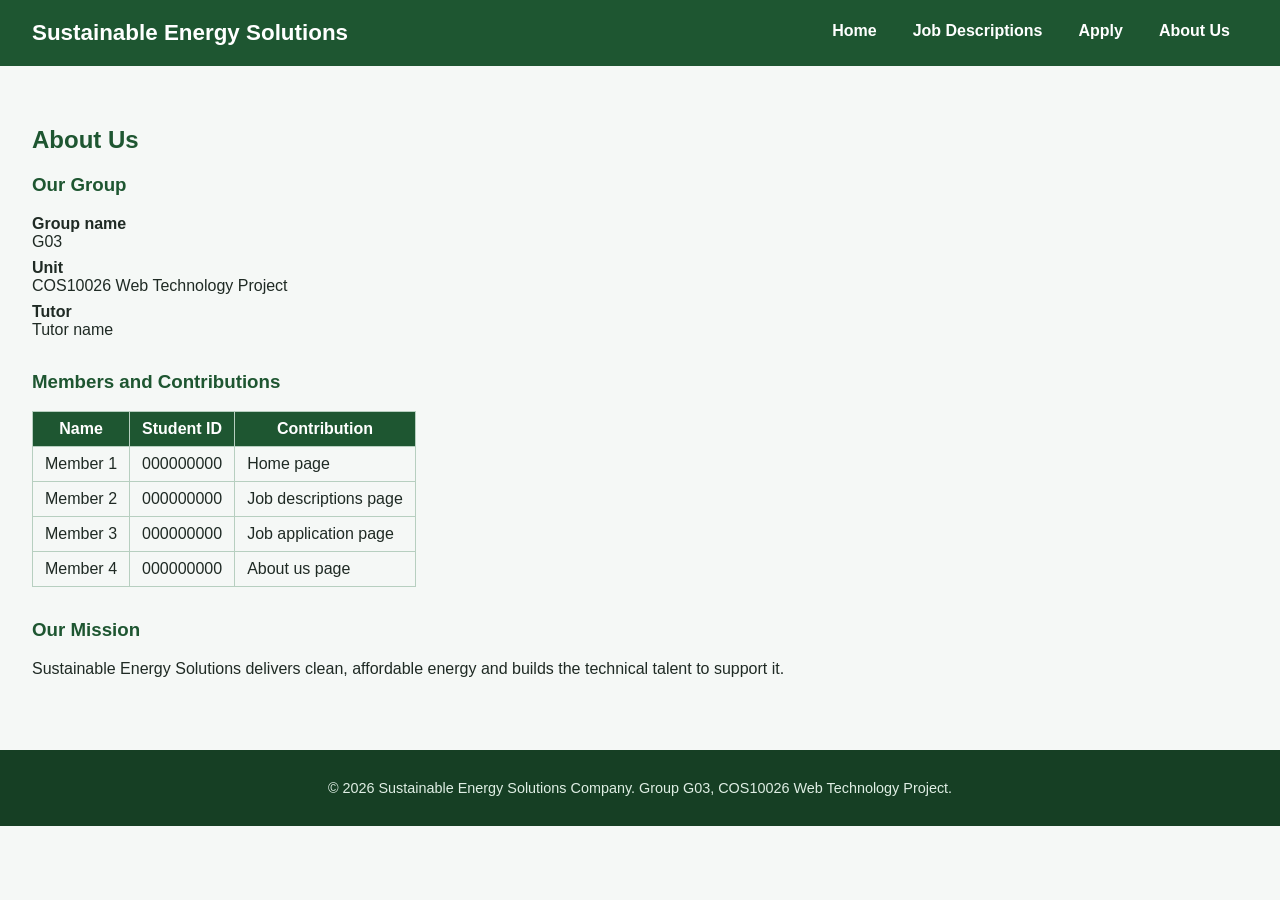
==== aboutus.html @ 44226e10 "Add aboutusstyle.css and link it" ====
<!DOCTYPE html>
<html lang="en">
<head>
    <meta charset="UTF-8">
    <meta name="viewport" content="width=device-width, initial-scale=1.0">
    <meta name="description" content="About Group G03 and the Sustainable Energy Solutions Company project.">
    <meta name="keywords" content="sustainable energy, renewable energy, solar, wind, clean energy, careers">
    <meta name="author" content="Group G03">
    <title>About Us | Sustainable Energy Solutions</title>
    <link rel="stylesheet" href="aboutusstyle.css">
</head>
<body>
    <header>
        <h1>Sustainable Energy Solutions</h1>
        <nav>
            <ul>
                <li><a href="homepage.html">Home</a></li>
                <li><a href="jobdescription.html">Job Descriptions</a></li>
                <li><a href="jobapplication.html">Apply</a></li>
                <li><a href="aboutus.html">About Us</a></li>
            </ul>
        </nav>
    </header>
    <main>
        <h2>About Us</h2>

        <section>
            <h3>Our Group</h3>
            <dl>
                <dt>Group name</dt>
                <dd>G03</dd>
                <dt>Unit</dt>
                <dd>COS10026 Web Technology Project</dd>
                <dt>Tutor</dt>
                <dd>Tutor name</dd>
            </dl>
        </section>

        <section>
            <h3>Members and Contributions</h3>
            <table>
                <thead>
                    <tr>
                        <th>Name</th>
                        <th>Student ID</th>
                        <th>Contribution</th>
                    </tr>
                </thead>
                <tbody>
                    <tr>
                        <td>Member 1</td>
                        <td>000000000</td>
                        <td>Home page</td>
                    </tr>
                    <tr>
                        <td>Member 2</td>
                        <td>000000000</td>
                        <td>Job descriptions page</td>
                    </tr>
                    <tr>
                        <td>Member 3</td>
                        <td>000000000</td>
                        <td>Job application page</td>
                    </tr>
                    <tr>
                        <td>Member 4</td>
                        <td>000000000</td>
                        <td>About us page</td>
                    </tr>
                </tbody>
            </table>
        </section>

        <section>
            <h3>Our Mission</h3>
            <p>Sustainable Energy Solutions delivers clean, affordable energy and builds the technical talent to support it.</p>
        </section>
    </main>

    <footer>
        <p>&copy; 2026 Sustainable Energy Solutions Company. Group G03, COS10026 Web Technology Project.</p>
    </footer>
</body>
</html>
---- aboutusstyle.css ----
/* aboutusstyle.css - styles for aboutus.html */

/* ===== Shared top bar and footer (from M.Nasir) ===== */
/* ===== Base ===== */
body {
    margin: 0;
    font-family: Arial, Helvetica, sans-serif;
    color: #1f2a24;
    background-color: #f5f8f6;
}

/* ===== Horizontal top bar ===== */
header {
    display: flex;
    align-items: center;
    justify-content: space-between;
    flex-wrap: wrap;
    padding: 0 32px;
    background-color: #1e5631;
}

header h1 {
    margin: 0;
    padding: 18px 0;
    font-size: 1.4em;
    color: #ffffff;
}

header nav ul {
    display: flex;
    margin: 0;
    padding: 0;
    list-style: none;
}

header nav li a {
    display: block;
    padding: 22px 18px;
    color: #ffffff;
    text-decoration: none;
    font-weight: bold;
    border-bottom: 4px solid transparent;
}

header nav li a:hover,
header nav li a:focus {
    background-color: #2e7d46;
    border-bottom-color: #a4de02;
}

header nav li a.active {
    border-bottom-color: #a4de02;
}

/* ===== Main placeholder ===== */
main {
    min-height: 300px;
    padding: 40px 32px;
}

/* ===== Footer ===== */
footer {
    padding: 24px 32px;
    text-align: center;
    color: #dfeee4;
    background-color: #163f24;
}

footer nav ul {
    display: flex;
    justify-content: center;
    flex-wrap: wrap;
    margin: 0 0 12px;
    padding: 0;
    list-style: none;
}

footer nav li a {
    padding: 0 14px;
    color: #ffffff;
    text-decoration: none;
}

footer nav li a:hover {
    text-decoration: underline;
}

footer a {
    color: #a4de02;
}

footer p {
    margin: 6px 0;
    font-size: 0.9em;
}

/* ===== About Us page ===== */
main h2,
main h3 {
    color: #1e5631;
}

main section {
    margin-bottom: 32px;
}

main dl dt {
    font-weight: bold;
}

main dl dd {
    margin: 0 0 8px 0;
}

main table {
    border-collapse: collapse;
}

main th,
main td {
    padding: 8px 12px;
    border: 1px solid #b7cfc0;
}

main th {
    color: #ffffff;
    background-color: #1e5631;
}
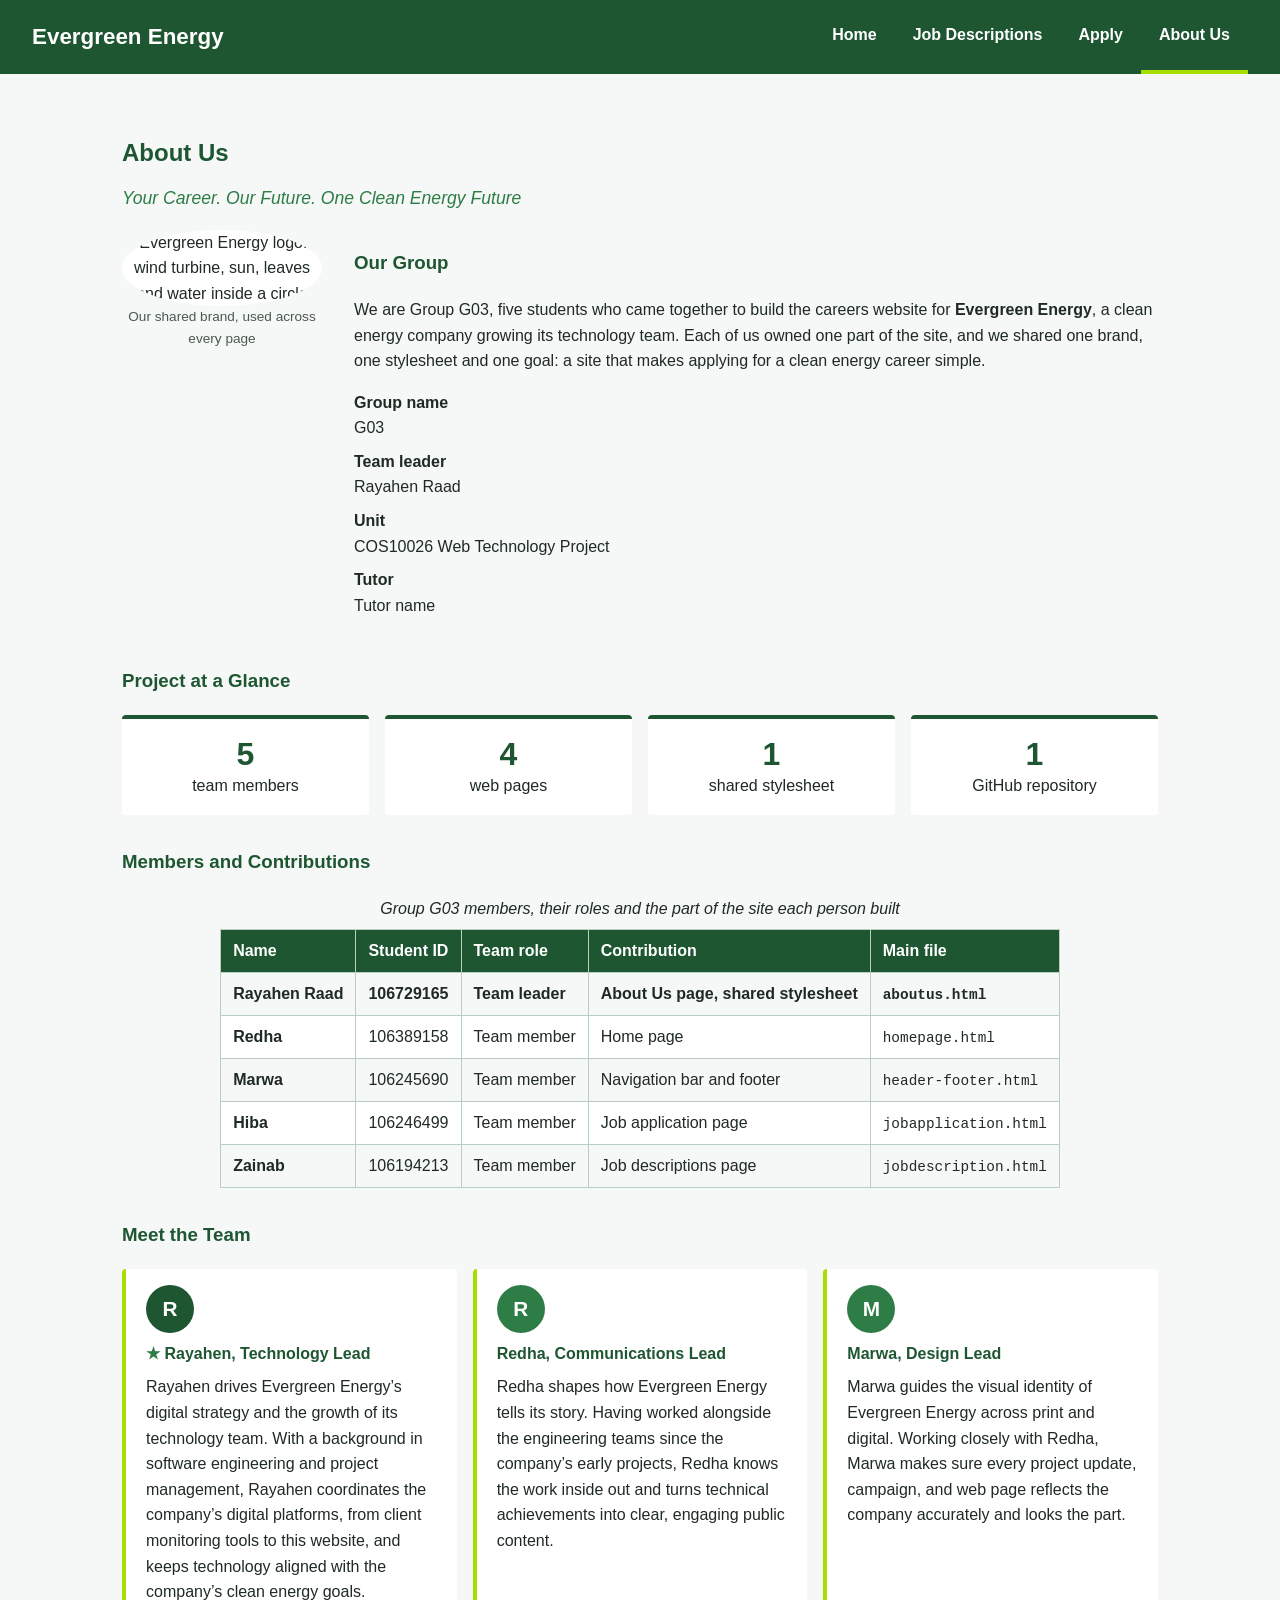
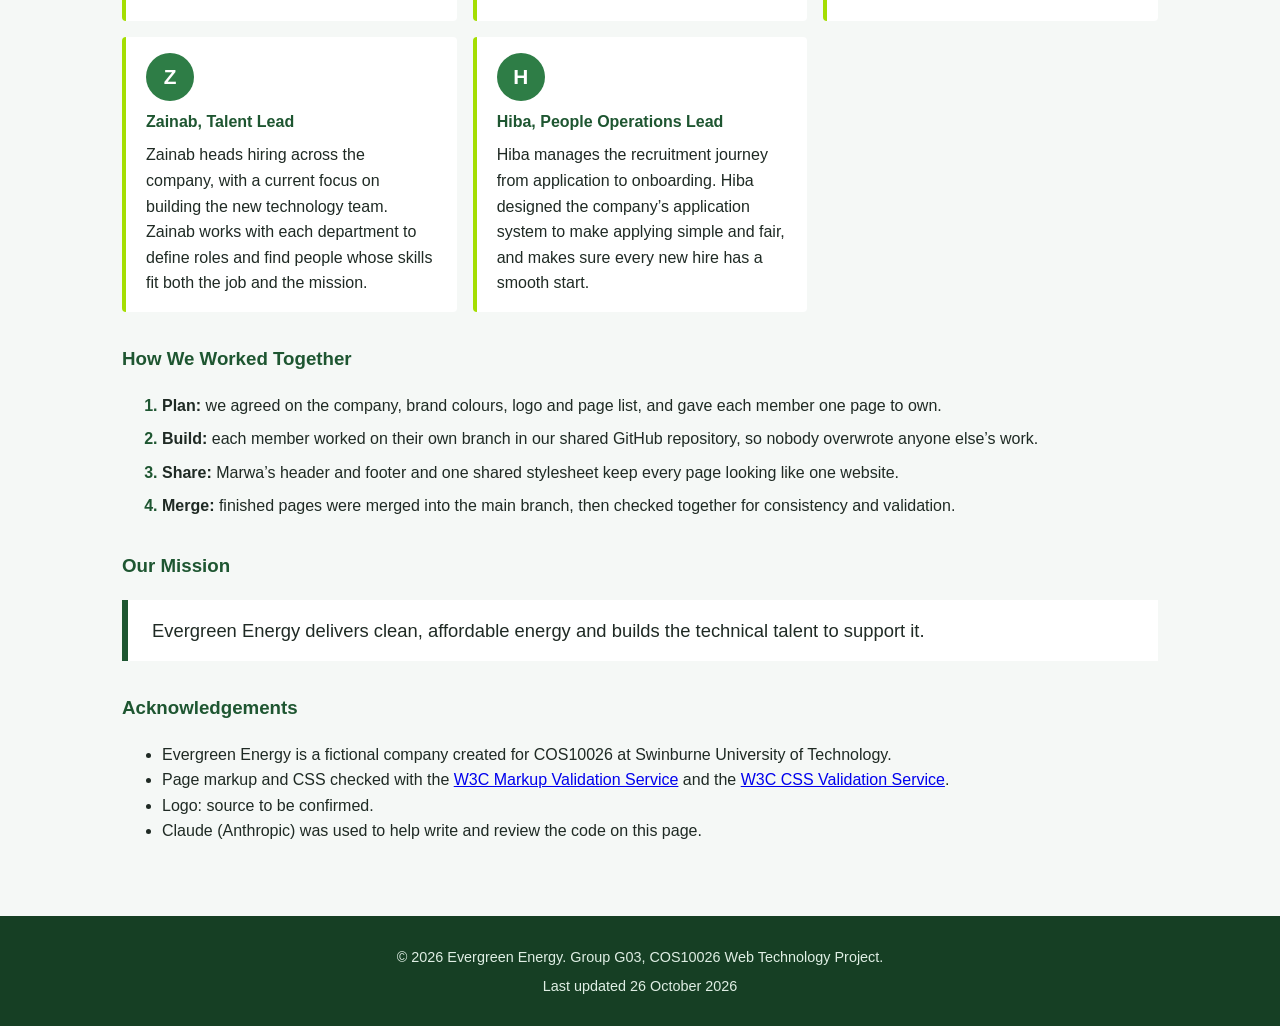
==== commit a81c8ae0: "Update About Us page and add shared styles.css" ====
--- a/aboutus.html
+++ b/aboutus.html
@@ -1,84 +1,208 @@
 <!DOCTYPE html>
+<!--
+    aboutus.html - About Us page for the Evergreen Energy website
+    Author:  Rayahen Raad (Team leader), Group G03
+    Unit:    COS10026 Web Technology Project
+    Purpose: Introduces the group, its members, their roles and contributions
+-->
 <html lang="en">
 <head>
     <meta charset="UTF-8">
     <meta name="viewport" content="width=device-width, initial-scale=1.0">
-    <meta name="description" content="About Group G03 and the Sustainable Energy Solutions Company project.">
-    <meta name="keywords" content="sustainable energy, renewable energy, solar, wind, clean energy, careers">
-    <meta name="author" content="Group G03">
-    <title>About Us | Sustainable Energy Solutions</title>
-    <link rel="stylesheet" href="aboutusstyle.css">
+    <meta name="description" content="Meet Group G03, the team behind the Evergreen Energy careers website: members, roles, contributions and how we worked together.">
+    <meta name="keywords" content="Evergreen Energy, about us, Group G03, team, sustainable energy, clean energy careers">
+    <meta name="author" content="Rayahen Raad, Group G03">
+    <title>About Us | Evergreen Energy</title>
+    <link rel="icon" href="images/logo.png" type="image/png">
+    <!-- External stylesheet shared by every page -->
+    <link rel="stylesheet" href="styles.css">
+    <!-- Embedded CSS example: styles used only on the About Us page -->
+    <style>
+        .slogan {
+            margin-top: -8px;
+            font-size: 1.1em;
+            font-style: italic;
+            color: #2e7d46;
+        }
+    </style>
 </head>
 <body>
+    <a class="skip-link" href="#main">Skip to main content</a>
+
+    <!-- Shared header and navigation (designed by Marwa) -->
     <header>
-        <h1>Sustainable Energy Solutions</h1>
-        <nav>
+        <h1>Evergreen Energy</h1>
+        <nav aria-label="Main navigation">
             <ul>
                 <li><a href="homepage.html">Home</a></li>
                 <li><a href="jobdescription.html">Job Descriptions</a></li>
                 <li><a href="jobapplication.html">Apply</a></li>
-                <li><a href="aboutus.html">About Us</a></li>
+                <li><a href="aboutus.html" class="active" aria-current="page">About Us</a></li>
             </ul>
         </nav>
     </header>
-    <main>
+
+    <main id="main">
         <h2>About Us</h2>
-
-        <section>
-            <h3>Our Group</h3>
-            <dl>
-                <dt>Group name</dt>
-                <dd>G03</dd>
-                <dt>Unit</dt>
-                <dd>COS10026 Web Technology Project</dd>
-                <dt>Tutor</dt>
-                <dd>Tutor name</dd>
-            </dl>
-        </section>
-
-        <section>
-            <h3>Members and Contributions</h3>
-            <table>
+        <p class="slogan">Your Career. Our Future. One Clean Energy Future</p>
+
+        <!-- ===== Group introduction ===== -->
+        <section class="group-intro" aria-labelledby="group-heading">
+            <figure class="group-logo">
+                <img src="images/logo.png" alt="Evergreen Energy logo: a wind turbine, sun, leaves and water inside a circle" width="200" height="200">
+                <figcaption>Our shared brand, used across every page</figcaption>
+            </figure>
+            <div>
+                <h3 id="group-heading">Our Group</h3>
+                <p>We are Group G03, five students who came together to build the careers website for <strong>Evergreen Energy</strong>, a clean energy company growing its technology team. Each of us owned one part of the site, and we shared one brand, one stylesheet and one goal: a site that makes applying for a clean energy career simple.</p>
+                <dl class="group-info">
+                    <dt>Group name</dt>
+                    <dd>G03</dd>
+                    <dt>Team leader</dt>
+                    <dd>Rayahen Raad</dd>
+                    <dt>Unit</dt>
+                    <dd>COS10026 Web Technology Project</dd>
+                    <dt>Tutor</dt>
+                    <dd>Tutor name</dd>
+                </dl>
+            </div>
+        </section>
+
+        <!-- ===== Project at a glance ===== -->
+        <section aria-labelledby="glance-heading">
+            <h3 id="glance-heading">Project at a Glance</h3>
+            <ul class="team-stats">
+                <li><strong>5</strong> team members</li>
+                <li><strong>4</strong> web pages</li>
+                <li><strong>1</strong> shared stylesheet</li>
+                <li><strong>1</strong> GitHub repository</li>
+            </ul>
+        </section>
+
+        <!-- ===== Members and contributions ===== -->
+        <section aria-labelledby="members-heading">
+            <h3 id="members-heading">Members and Contributions</h3>
+            <div class="table-wrapper">
+            <table class="members-table">
+                <caption>Group G03 members, their roles and the part of the site each person built</caption>
                 <thead>
                     <tr>
-                        <th>Name</th>
-                        <th>Student ID</th>
-                        <th>Contribution</th>
+                        <th scope="col">Name</th>
+                        <th scope="col">Student ID</th>
+                        <th scope="col">Team role</th>
+                        <th scope="col">Contribution</th>
+                        <th scope="col">Main file</th>
                     </tr>
                 </thead>
                 <tbody>
-                    <tr>
-                        <td>Member 1</td>
-                        <td>000000000</td>
+                    <!-- Inline CSS example: highlights the team leader's row -->
+                    <tr style="font-weight: bold;">
+                        <th scope="row">Rayahen Raad</th>
+                        <td>106729165</td>
+                        <td>Team leader</td>
+                        <td>About Us page, shared stylesheet</td>
+                        <td><code>aboutus.html</code></td>
+                    </tr>
+                    <tr>
+                        <th scope="row">Redha</th>
+                        <td>106389158</td>
+                        <td>Team member</td>
                         <td>Home page</td>
-                    </tr>
-                    <tr>
-                        <td>Member 2</td>
-                        <td>000000000</td>
+                        <td><code>homepage.html</code></td>
+                    </tr>
+                    <tr>
+                        <th scope="row">Marwa</th>
+                        <td>106245690</td>
+                        <td>Team member</td>
+                        <td>Navigation bar and footer</td>
+                        <td><code>header-footer.html</code></td>
+                    </tr>
+                    <tr>
+                        <th scope="row">Hiba</th>
+                        <td>106246499</td>
+                        <td>Team member</td>
+                        <td>Job application page</td>
+                        <td><code>jobapplication.html</code></td>
+                    </tr>
+                    <tr>
+                        <th scope="row">Zainab</th>
+                        <td>106194213</td>
+                        <td>Team member</td>
                         <td>Job descriptions page</td>
-                    </tr>
-                    <tr>
-                        <td>Member 3</td>
-                        <td>000000000</td>
-                        <td>Job application page</td>
-                    </tr>
-                    <tr>
-                        <td>Member 4</td>
-                        <td>000000000</td>
-                        <td>About us page</td>
+                        <td><code>jobdescription.html</code></td>
                     </tr>
                 </tbody>
             </table>
-        </section>
-
-        <section>
-            <h3>Our Mission</h3>
-            <p>Sustainable Energy Solutions delivers clean, affordable energy and builds the technical talent to support it.</p>
+            </div>
+        </section>
+
+        <!-- ===== Meet the team (company roles for the Evergreen Energy story) ===== -->
+        <section aria-labelledby="team-heading">
+            <h3 id="team-heading">Meet the Team</h3>
+            <div class="team-grid">
+            <article class="team-card leader">
+                <span class="avatar" aria-hidden="true">R</span>
+                <h4>Rayahen, Technology Lead</h4>
+                <p>Rayahen drives Evergreen Energy&rsquo;s digital strategy and the growth of its technology team. With a background in software engineering and project management, Rayahen coordinates the company&rsquo;s digital platforms, from client monitoring tools to this website, and keeps technology aligned with the company&rsquo;s clean energy goals.</p>
+            </article>
+            <article class="team-card">
+                <span class="avatar" aria-hidden="true">R</span>
+                <h4>Redha, Communications Lead</h4>
+                <p>Redha shapes how Evergreen Energy tells its story. Having worked alongside the engineering teams since the company&rsquo;s early projects, Redha knows the work inside out and turns technical achievements into clear, engaging public content.</p>
+            </article>
+            <article class="team-card">
+                <span class="avatar" aria-hidden="true">M</span>
+                <h4>Marwa, Design Lead</h4>
+                <p>Marwa guides the visual identity of Evergreen Energy across print and digital. Working closely with Redha, Marwa makes sure every project update, campaign, and web page reflects the company accurately and looks the part.</p>
+            </article>
+            <article class="team-card">
+                <span class="avatar" aria-hidden="true">Z</span>
+                <h4>Zainab, Talent Lead</h4>
+                <p>Zainab heads hiring across the company, with a current focus on building the new technology team. Zainab works with each department to define roles and find people whose skills fit both the job and the mission.</p>
+            </article>
+            <article class="team-card">
+                <span class="avatar" aria-hidden="true">H</span>
+                <h4>Hiba, People Operations Lead</h4>
+                <p>Hiba manages the recruitment journey from application to onboarding. Hiba designed the company&rsquo;s application system to make applying simple and fair, and makes sure every new hire has a smooth start.</p>
+            </article>
+            </div>
+        </section>
+
+        <!-- ===== Teamwork ===== -->
+        <section aria-labelledby="teamwork-heading">
+            <h3 id="teamwork-heading">How We Worked Together</h3>
+            <ol class="workflow">
+                <li><strong>Plan:</strong> we agreed on the company, brand colours, logo and page list, and gave each member one page to own.</li>
+                <li><strong>Build:</strong> each member worked on their own branch in our shared GitHub repository, so nobody overwrote anyone else&rsquo;s work.</li>
+                <li><strong>Share:</strong> Marwa&rsquo;s header and footer and one shared stylesheet keep every page looking like one website.</li>
+                <li><strong>Merge:</strong> finished pages were merged into the main branch, then checked together for consistency and validation.</li>
+            </ol>
+        </section>
+
+        <!-- ===== Mission ===== -->
+        <section aria-labelledby="mission-heading">
+            <h3 id="mission-heading">Our Mission</h3>
+            <blockquote class="mission">
+                <p>Evergreen Energy delivers clean, affordable energy and builds the technical talent to support it.</p>
+            </blockquote>
+        </section>
+
+        <!-- ===== Acknowledgements ===== -->
+        <section aria-labelledby="ack-heading">
+            <h3 id="ack-heading">Acknowledgements</h3>
+            <ul>
+                <li>Evergreen Energy is a fictional company created for COS10026 at Swinburne University of Technology.</li>
+                <li>Page markup and CSS checked with the <a href="https://validator.w3.org/">W3C Markup Validation Service</a> and the <a href="https://jigsaw.w3.org/css-validator/">W3C CSS Validation Service</a>.</li>
+                <li>Logo: source to be confirmed.</li>
+                <li>Claude (Anthropic) was used to help write and review the code on this page.</li>
+            </ul>
         </section>
     </main>
 
+    <!-- Shared footer (designed by Marwa) -->
     <footer>
-        <p>&copy; 2026 Sustainable Energy Solutions Company. Group G03, COS10026 Web Technology Project.</p>
+        <p>&copy; 2026 Evergreen Energy. Group G03, COS10026 Web Technology Project.</p>
+        <p>Last updated <time datetime="2026-10-26">26 October 2026</time></p>
     </footer>
 </body>
 </html>
--- a/styles.css
+++ b/styles.css
@@ -0,0 +1,478 @@
+/* =====================================================================
+   styles.css - shared external stylesheet for the Evergreen Energy site
+   Group G03, COS10026 Web Technology Project
+
+   Contents
+     1. Colour reference
+     2. Base and reset
+     3. Accessibility helpers
+     4. Header and navigation (shared)
+     5. Main content (shared)
+     6. Footer (shared)
+     7. About Us page
+     8. Responsive layout (media queries)
+     9. Accessibility media queries
+   ===================================================================== */
+
+
+/* ---------------------------------------------------------------------
+   1. Colour reference (all text/background pairs meet WCAG AA contrast)
+      Dark green   #1e5631   header, headings, table headings
+      Mid green    #2e7d46   hover states, slogan
+      Deep green   #163f24   footer background
+      Lime accent  #a4de02   active link, focus outline, card borders
+      Text         #1f2a24
+      Page         #f5f8f6
+   --------------------------------------------------------------------- */
+
+
+/* ---------------------------------------------------------------------
+   2. Base and reset
+   --------------------------------------------------------------------- */
+
+/* Universal selector: include padding and border in element widths */
+* {
+    box-sizing: border-box;
+}
+
+/* Element selector: base font, colours and readable line height */
+body {
+    margin: 0;
+    font-family: Arial, Helvetica, sans-serif;
+    font-size: 1rem;           /* rem units respect the user's browser font size */
+    line-height: 1.6;
+    color: #1f2a24;
+    background-color: #f5f8f6;
+}
+
+/* Images never overflow their container on small screens */
+img {
+    max-width: 100%;
+    height: auto;
+}
+
+
+/* ---------------------------------------------------------------------
+   3. Accessibility helpers
+   --------------------------------------------------------------------- */
+
+/* Skip link: hidden off-screen until a keyboard user tabs to it */
+.skip-link {
+    position: absolute;
+    top: -60px;
+    left: 16px;
+    z-index: 100;
+    padding: 10px 16px;
+    color: #ffffff;
+    background-color: #163f24;
+    font-weight: bold;
+}
+
+/* Pseudo-class: show the skip link when it receives keyboard focus */
+.skip-link:focus {
+    top: 16px;
+}
+
+/* Pseudo-class: clear, high-contrast focus ring for keyboard users */
+a:focus-visible,
+button:focus-visible,
+input:focus-visible,
+select:focus-visible,
+textarea:focus-visible {
+    outline: 3px solid #a4de02;
+    outline-offset: 2px;
+}
+
+/* Hides text visually but keeps it available to screen readers */
+.visually-hidden {
+    position: absolute;
+    width: 1px;
+    height: 1px;
+    overflow: hidden;
+    clip: rect(0 0 0 0);
+    white-space: nowrap;
+}
+
+
+/* ---------------------------------------------------------------------
+   4. Header and navigation (shared across all pages)
+   --------------------------------------------------------------------- */
+
+/* Flexbox lays the site name and menu out in one horizontal bar */
+header {
+    display: flex;
+    align-items: center;
+    justify-content: space-between;
+    flex-wrap: wrap;
+    padding: 0 32px;
+    background-color: #1e5631;
+}
+
+/* Child combinator: only the h1 directly inside the header */
+header > h1 {
+    margin: 0;
+    padding: 18px 0;
+    font-size: 1.4em;
+    color: #ffffff;
+}
+
+/* Descendant selector: the list inside the header's nav */
+header nav ul {
+    display: flex;
+    flex-wrap: wrap;
+    margin: 0;
+    padding: 0;
+    list-style: none;
+}
+
+header nav li a {
+    display: block;
+    padding: 22px 18px;
+    color: #ffffff;
+    text-decoration: none;
+    font-weight: bold;
+    border-bottom: 4px solid transparent;
+}
+
+/* Grouped pseudo-classes: same highlight for mouse hover and keyboard focus */
+header nav li a:hover,
+header nav li a:focus {
+    background-color: #2e7d46;
+    border-bottom-color: #a4de02;
+}
+
+/* Class selector: marks the page the visitor is currently on */
+header nav li a.active {
+    border-bottom-color: #a4de02;
+}
+
+
+/* ---------------------------------------------------------------------
+   5. Main content (shared)
+   --------------------------------------------------------------------- */
+
+/* ID selector: the main content area, also the skip link's target */
+#main {
+    max-width: 1100px;
+    min-height: 300px;
+    margin: 0 auto;
+    padding: 40px 32px;
+}
+
+/* Grouped selector: all headings inside main share the brand colour */
+main h2,
+main h3,
+main h4 {
+    color: #1e5631;
+}
+
+main section {
+    margin-bottom: 32px;
+}
+
+
+/* ---------------------------------------------------------------------
+   6. Footer (shared)
+   --------------------------------------------------------------------- */
+
+footer {
+    padding: 24px 32px;
+    text-align: center;
+    color: #dfeee4;
+    background-color: #163f24;
+}
+
+footer nav ul {
+    display: flex;
+    justify-content: center;
+    flex-wrap: wrap;
+    margin: 0 0 12px;
+    padding: 0;
+    list-style: none;
+}
+
+footer nav li a {
+    padding: 0 14px;
+    color: #ffffff;
+    text-decoration: none;
+}
+
+footer nav li a:hover {
+    text-decoration: underline;
+}
+
+/* Attribute selector: email links in the footer stand out in lime */
+footer a[href^="mailto:"] {
+    color: #a4de02;
+}
+
+footer p {
+    margin: 6px 0;
+    font-size: 0.9em;
+}
+
+
+/* ---------------------------------------------------------------------
+   7. About Us page
+   --------------------------------------------------------------------- */
+
+/* Group introduction: logo beside the text, using Flexbox */
+.group-intro {
+    display: flex;
+    align-items: flex-start;
+    gap: 32px;
+}
+
+.group-logo {
+    flex: 0 0 200px;
+    margin: 0;
+    text-align: center;
+}
+
+.group-logo img {
+    border-radius: 50%;
+    background-color: #ffffff;
+}
+
+.group-logo figcaption {
+    font-size: 0.85em;
+    color: #4a5a50;
+}
+
+/* Project at a glance: four stat boxes in a responsive grid */
+.team-stats {
+    display: grid;
+    grid-template-columns: repeat(auto-fit, minmax(150px, 1fr));
+    gap: 16px;
+    margin: 0;
+    padding: 0;
+    list-style: none;
+}
+
+.team-stats li {
+    padding: 16px;
+    text-align: center;
+    background-color: #ffffff;
+    border-top: 4px solid #1e5631;
+    border-radius: 4px;
+}
+
+/* Child combinator: the big number inside each stat box */
+.team-stats li > strong {
+    display: block;
+    font-size: 2em;
+    line-height: 1.2;
+    color: #1e5631;
+}
+
+/* Group details list */
+.group-info dt {
+    font-weight: bold;
+}
+
+.group-info dd {
+    margin: 0 0 8px 0;
+}
+
+/* Members table: centred, and scrolls sideways on narrow screens */
+.table-wrapper {
+    overflow-x: auto;
+}
+
+.members-table {
+    margin: 0 auto;
+    border-collapse: collapse;
+}
+
+/* Grouped descendant selectors: cell padding and borders */
+.members-table th,
+.members-table td {
+    padding: 8px 12px;
+    border: 1px solid #b7cfc0;
+    text-align: left;
+}
+
+/* Attribute selector: column headings only (row headings stay plain) */
+.members-table th[scope="col"] {
+    color: #ffffff;
+    background-color: #1e5631;
+}
+
+.members-table code {
+    font-size: 0.9em;
+}
+
+/* Structural pseudo-class: stripe every second row for readability */
+.members-table tbody tr:nth-child(even) {
+    background-color: #ffffff;
+}
+
+/* Table caption, read out by screen readers */
+.members-table caption {
+    margin-bottom: 8px;
+    font-style: italic;
+}
+
+/* Meet the Team: CSS Grid places cards in as many columns as fit */
+.team-grid {
+    display: grid;
+    grid-template-columns: repeat(auto-fit, minmax(280px, 1fr));
+    gap: 16px;
+}
+
+.team-card {
+    padding: 16px 20px;
+    background-color: #ffffff;
+    border-left: 4px solid #a4de02;
+    border-radius: 4px;
+}
+
+.team-card h4 {
+    margin: 0 0 8px;
+}
+
+/* Adjacent sibling combinator: the paragraph straight after a card heading */
+.team-card h4 + p {
+    margin: 0;
+}
+
+/* Pseudo-element: a star before the team leader's name */
+.team-card.leader h4::before {
+    content: "\2605  ";        /* star character */
+    color: #2e7d46;
+}
+
+/* Pseudo-class: lift a card slightly on hover */
+.team-card:hover {
+    box-shadow: 0 2px 8px rgba(0, 0, 0, 0.12);
+}
+
+/* Initial badge for each member, in place of a photo */
+.avatar {
+    display: inline-flex;
+    align-items: center;
+    justify-content: center;
+    width: 48px;
+    height: 48px;
+    margin-bottom: 8px;
+    border-radius: 50%;
+    font-size: 1.3em;
+    font-weight: bold;
+    color: #ffffff;
+    background-color: #2e7d46;
+}
+
+/* The team leader's badge is the darker brand green */
+.leader .avatar {
+    background-color: #1e5631;
+}
+
+/* Teamwork steps: numbered list with green numbers */
+.workflow li {
+    margin-bottom: 8px;
+}
+
+.workflow li::marker {
+    font-weight: bold;
+    color: #1e5631;
+}
+
+/* Mission quote */
+.mission {
+    margin: 0;
+    padding: 16px 24px;
+    font-size: 1.15em;
+    background-color: #ffffff;
+    border-left: 6px solid #1e5631;
+}
+
+.mission p {
+    margin: 0;
+}
+
+/* Pseudo-class: visited links in the page content stay on-brand */
+main a:visited {
+    color: #1e5631;
+}
+
+
+/* ---------------------------------------------------------------------
+   8. Responsive layout
+   --------------------------------------------------------------------- */
+
+/* Tablets and small laptops */
+@media (max-width: 900px) {
+    header {
+        padding: 0 20px;
+    }
+
+    header nav li a {
+        padding: 18px 12px;
+    }
+
+    #main {
+        padding: 32px 20px;
+    }
+}
+
+/* Phones: stack the header and centre the menu */
+@media (max-width: 600px) {
+    header {
+        flex-direction: column;
+        align-items: flex-start;
+        padding: 0 16px;
+    }
+
+    header nav ul {
+        width: 100%;
+    }
+
+    header nav li a {
+        padding: 12px 10px;
+        border-bottom-width: 3px;
+    }
+
+    #main {
+        padding: 24px 16px;
+    }
+
+    /* Stack the logo above the group text */
+    .group-intro {
+        flex-direction: column;
+        align-items: center;
+        gap: 16px;
+    }
+
+    .group-logo {
+        flex-basis: auto;
+    }
+
+    .members-table th,
+    .members-table td {
+        padding: 6px 8px;
+        font-size: 0.9em;
+    }
+}
+
+
+/* ---------------------------------------------------------------------
+   9. Accessibility media queries
+   --------------------------------------------------------------------- */
+
+/* Respect users who ask their system for less motion */
+@media (prefers-reduced-motion: reduce) {
+    * {
+        transition: none !important;
+        animation: none !important;
+        scroll-behavior: auto !important;
+    }
+}
+
+/* Windows high-contrast / forced-colours mode: keep borders visible */
+@media (forced-colors: active) {
+    .team-card,
+    .members-table th,
+    .members-table td {
+        border: 1px solid CanvasText;
+    }
+}
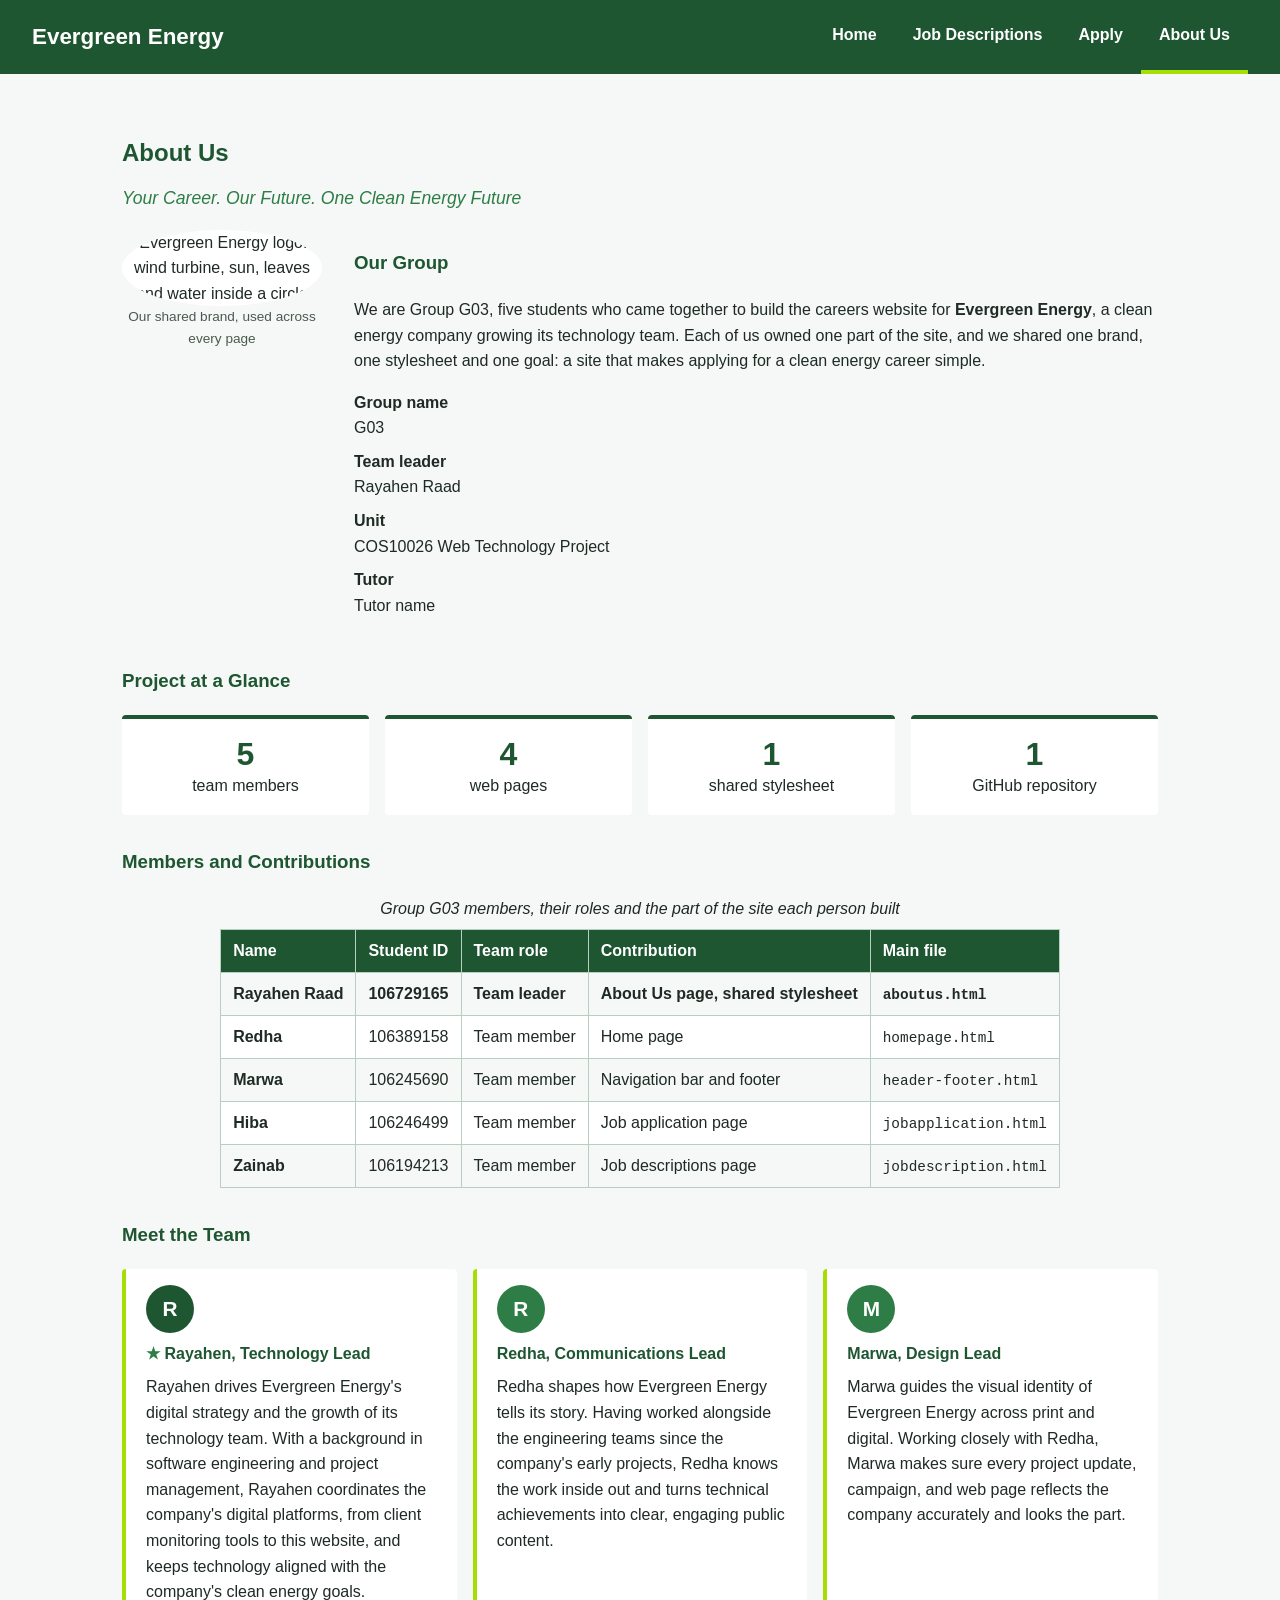
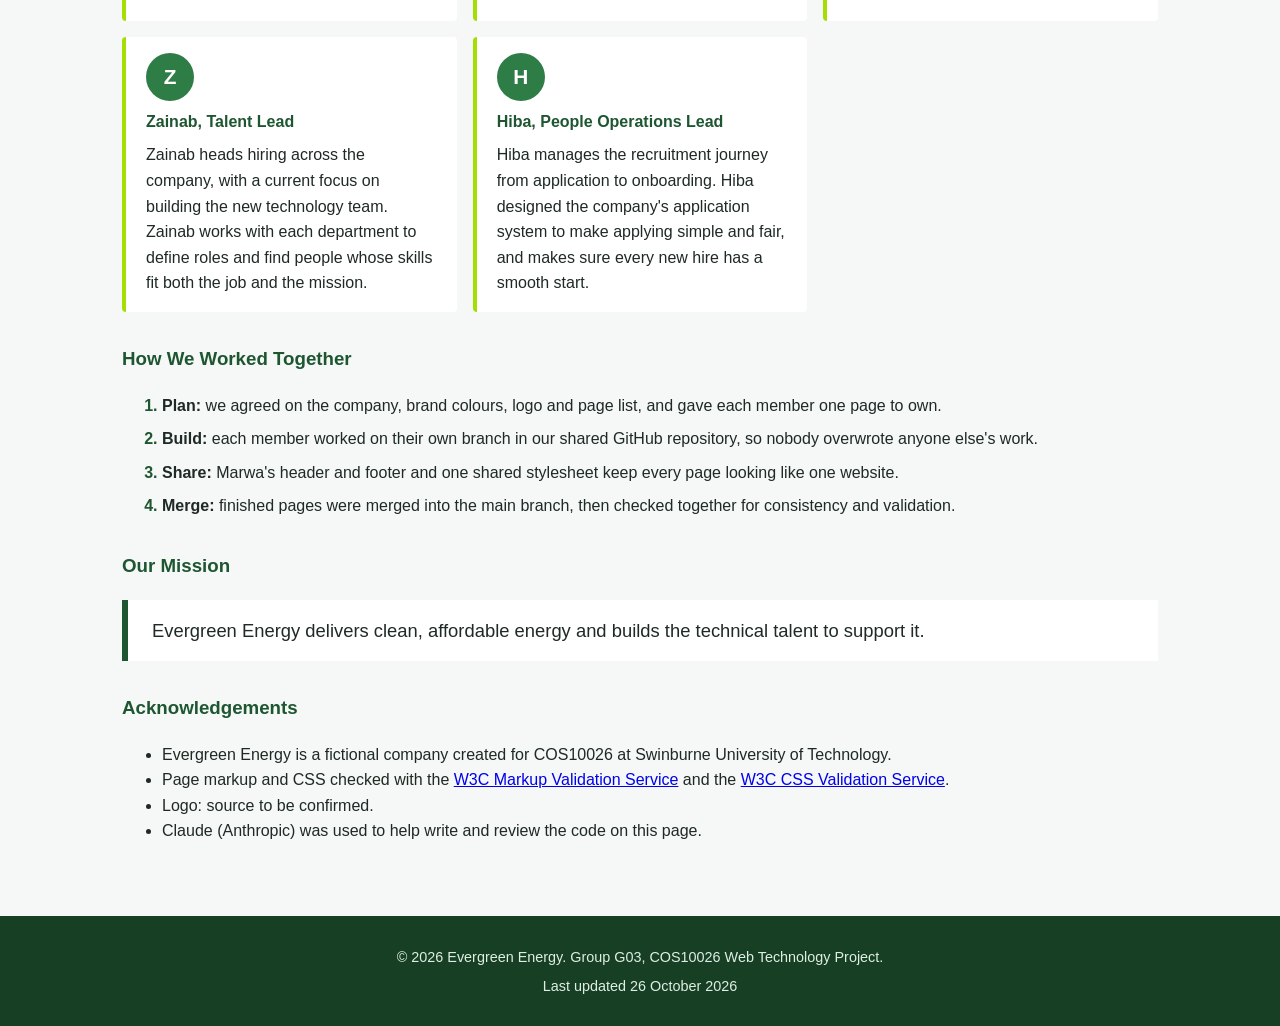
==== commit 0da0134a: "Use only Week 1-6 HTML features on About Us page; remove unused aboutusstyle.css" ====
--- a/aboutus.html
+++ b/aboutus.html
@@ -13,7 +13,6 @@
     <meta name="keywords" content="Evergreen Energy, about us, Group G03, team, sustainable energy, clean energy careers">
     <meta name="author" content="Rayahen Raad, Group G03">
     <title>About Us | Evergreen Energy</title>
-    <link rel="icon" href="images/logo.png" type="image/png">
     <!-- External stylesheet shared by every page -->
     <link rel="stylesheet" href="styles.css">
     <!-- Embedded CSS example: styles used only on the About Us page -->
@@ -27,17 +26,15 @@
     </style>
 </head>
 <body>
-    <a class="skip-link" href="#main">Skip to main content</a>
-
     <!-- Shared header and navigation (designed by Marwa) -->
     <header>
         <h1>Evergreen Energy</h1>
-        <nav aria-label="Main navigation">
+        <nav>
             <ul>
                 <li><a href="homepage.html">Home</a></li>
                 <li><a href="jobdescription.html">Job Descriptions</a></li>
                 <li><a href="jobapplication.html">Apply</a></li>
-                <li><a href="aboutus.html" class="active" aria-current="page">About Us</a></li>
+                <li><a href="aboutus.html" class="active">About Us</a></li>
             </ul>
         </nav>
     </header>
@@ -48,10 +45,10 @@
 
         <!-- ===== Group introduction ===== -->
         <section class="group-intro" aria-labelledby="group-heading">
-            <figure class="group-logo">
+            <div class="group-logo">
                 <img src="images/logo.png" alt="Evergreen Energy logo: a wind turbine, sun, leaves and water inside a circle" width="200" height="200">
-                <figcaption>Our shared brand, used across every page</figcaption>
-            </figure>
+                <p class="logo-caption">Our shared brand, used across every page</p>
+            </div>
             <div>
                 <h3 id="group-heading">Our Group</h3>
                 <p>We are Group G03, five students who came together to build the careers website for <strong>Evergreen Energy</strong>, a clean energy company growing its technology team. Each of us owned one part of the site, and we shared one brand, one stylesheet and one goal: a site that makes applying for a clean energy career simple.</p>
@@ -87,45 +84,45 @@
                 <caption>Group G03 members, their roles and the part of the site each person built</caption>
                 <thead>
                     <tr>
-                        <th scope="col">Name</th>
-                        <th scope="col">Student ID</th>
-                        <th scope="col">Team role</th>
-                        <th scope="col">Contribution</th>
-                        <th scope="col">Main file</th>
+                        <th>Name</th>
+                        <th>Student ID</th>
+                        <th>Team role</th>
+                        <th>Contribution</th>
+                        <th>Main file</th>
                     </tr>
                 </thead>
                 <tbody>
                     <!-- Inline CSS example: highlights the team leader's row -->
                     <tr style="font-weight: bold;">
-                        <th scope="row">Rayahen Raad</th>
+                        <th>Rayahen Raad</th>
                         <td>106729165</td>
                         <td>Team leader</td>
                         <td>About Us page, shared stylesheet</td>
                         <td><code>aboutus.html</code></td>
                     </tr>
                     <tr>
-                        <th scope="row">Redha</th>
+                        <th>Redha</th>
                         <td>106389158</td>
                         <td>Team member</td>
                         <td>Home page</td>
                         <td><code>homepage.html</code></td>
                     </tr>
                     <tr>
-                        <th scope="row">Marwa</th>
+                        <th>Marwa</th>
                         <td>106245690</td>
                         <td>Team member</td>
                         <td>Navigation bar and footer</td>
                         <td><code>header-footer.html</code></td>
                     </tr>
                     <tr>
-                        <th scope="row">Hiba</th>
+                        <th>Hiba</th>
                         <td>106246499</td>
                         <td>Team member</td>
                         <td>Job application page</td>
                         <td><code>jobapplication.html</code></td>
                     </tr>
                     <tr>
-                        <th scope="row">Zainab</th>
+                        <th>Zainab</th>
                         <td>106194213</td>
                         <td>Team member</td>
                         <td>Job descriptions page</td>
@@ -140,31 +137,31 @@
         <section aria-labelledby="team-heading">
             <h3 id="team-heading">Meet the Team</h3>
             <div class="team-grid">
-            <article class="team-card leader">
-                <span class="avatar" aria-hidden="true">R</span>
+            <div class="team-card leader">
+                <span class="avatar">R</span>
                 <h4>Rayahen, Technology Lead</h4>
-                <p>Rayahen drives Evergreen Energy&rsquo;s digital strategy and the growth of its technology team. With a background in software engineering and project management, Rayahen coordinates the company&rsquo;s digital platforms, from client monitoring tools to this website, and keeps technology aligned with the company&rsquo;s clean energy goals.</p>
-            </article>
-            <article class="team-card">
-                <span class="avatar" aria-hidden="true">R</span>
+                <p>Rayahen drives Evergreen Energy's digital strategy and the growth of its technology team. With a background in software engineering and project management, Rayahen coordinates the company's digital platforms, from client monitoring tools to this website, and keeps technology aligned with the company's clean energy goals.</p>
+            </div>
+            <div class="team-card">
+                <span class="avatar">R</span>
                 <h4>Redha, Communications Lead</h4>
-                <p>Redha shapes how Evergreen Energy tells its story. Having worked alongside the engineering teams since the company&rsquo;s early projects, Redha knows the work inside out and turns technical achievements into clear, engaging public content.</p>
-            </article>
-            <article class="team-card">
-                <span class="avatar" aria-hidden="true">M</span>
+                <p>Redha shapes how Evergreen Energy tells its story. Having worked alongside the engineering teams since the company's early projects, Redha knows the work inside out and turns technical achievements into clear, engaging public content.</p>
+            </div>
+            <div class="team-card">
+                <span class="avatar">M</span>
                 <h4>Marwa, Design Lead</h4>
                 <p>Marwa guides the visual identity of Evergreen Energy across print and digital. Working closely with Redha, Marwa makes sure every project update, campaign, and web page reflects the company accurately and looks the part.</p>
-            </article>
-            <article class="team-card">
-                <span class="avatar" aria-hidden="true">Z</span>
+            </div>
+            <div class="team-card">
+                <span class="avatar">Z</span>
                 <h4>Zainab, Talent Lead</h4>
                 <p>Zainab heads hiring across the company, with a current focus on building the new technology team. Zainab works with each department to define roles and find people whose skills fit both the job and the mission.</p>
-            </article>
-            <article class="team-card">
-                <span class="avatar" aria-hidden="true">H</span>
+            </div>
+            <div class="team-card">
+                <span class="avatar">H</span>
                 <h4>Hiba, People Operations Lead</h4>
-                <p>Hiba manages the recruitment journey from application to onboarding. Hiba designed the company&rsquo;s application system to make applying simple and fair, and makes sure every new hire has a smooth start.</p>
-            </article>
+                <p>Hiba manages the recruitment journey from application to onboarding. Hiba designed the company's application system to make applying simple and fair, and makes sure every new hire has a smooth start.</p>
+            </div>
             </div>
         </section>
 
@@ -173,8 +170,8 @@
             <h3 id="teamwork-heading">How We Worked Together</h3>
             <ol class="workflow">
                 <li><strong>Plan:</strong> we agreed on the company, brand colours, logo and page list, and gave each member one page to own.</li>
-                <li><strong>Build:</strong> each member worked on their own branch in our shared GitHub repository, so nobody overwrote anyone else&rsquo;s work.</li>
-                <li><strong>Share:</strong> Marwa&rsquo;s header and footer and one shared stylesheet keep every page looking like one website.</li>
+                <li><strong>Build:</strong> each member worked on their own branch in our shared GitHub repository, so nobody overwrote anyone else's work.</li>
+                <li><strong>Share:</strong> Marwa's header and footer and one shared stylesheet keep every page looking like one website.</li>
                 <li><strong>Merge:</strong> finished pages were merged into the main branch, then checked together for consistency and validation.</li>
             </ol>
         </section>
@@ -182,9 +179,7 @@
         <!-- ===== Mission ===== -->
         <section aria-labelledby="mission-heading">
             <h3 id="mission-heading">Our Mission</h3>
-            <blockquote class="mission">
-                <p>Evergreen Energy delivers clean, affordable energy and builds the technical talent to support it.</p>
-            </blockquote>
+            <p class="mission">Evergreen Energy delivers clean, affordable energy and builds the technical talent to support it.</p>
         </section>
 
         <!-- ===== Acknowledgements ===== -->
@@ -202,7 +197,7 @@
     <!-- Shared footer (designed by Marwa) -->
     <footer>
         <p>&copy; 2026 Evergreen Energy. Group G03, COS10026 Web Technology Project.</p>
-        <p>Last updated <time datetime="2026-10-26">26 October 2026</time></p>
+        <p>Last updated 26 October 2026</p>
     </footer>
 </body>
 </html>
--- a/styles.css
+++ b/styles.css
@@ -56,23 +56,6 @@
    3. Accessibility helpers
    --------------------------------------------------------------------- */
 
-/* Skip link: hidden off-screen until a keyboard user tabs to it */
-.skip-link {
-    position: absolute;
-    top: -60px;
-    left: 16px;
-    z-index: 100;
-    padding: 10px 16px;
-    color: #ffffff;
-    background-color: #163f24;
-    font-weight: bold;
-}
-
-/* Pseudo-class: show the skip link when it receives keyboard focus */
-.skip-link:focus {
-    top: 16px;
-}
-
 /* Pseudo-class: clear, high-contrast focus ring for keyboard users */
 a:focus-visible,
 button:focus-visible,
@@ -151,7 +134,7 @@
    5. Main content (shared)
    --------------------------------------------------------------------- */
 
-/* ID selector: the main content area, also the skip link's target */
+/* ID selector: the main content area */
 #main {
     max-width: 1100px;
     min-height: 300px;
@@ -234,7 +217,8 @@
     background-color: #ffffff;
 }
 
-.group-logo figcaption {
+.logo-caption {
+    margin: 0;
     font-size: 0.85em;
     color: #4a5a50;
 }
@@ -292,8 +276,8 @@
     text-align: left;
 }
 
-/* Attribute selector: column headings only (row headings stay plain) */
-.members-table th[scope="col"] {
+/* Descendant selector: column headings only (row headings stay plain) */
+.members-table thead th {
     color: #ffffff;
     background-color: #1e5631;
 }
@@ -386,10 +370,6 @@
     border-left: 6px solid #1e5631;
 }
 
-.mission p {
-    margin: 0;
-}
-
 /* Pseudo-class: visited links in the page content stay on-brand */
 main a:visited {
     color: #1e5631;
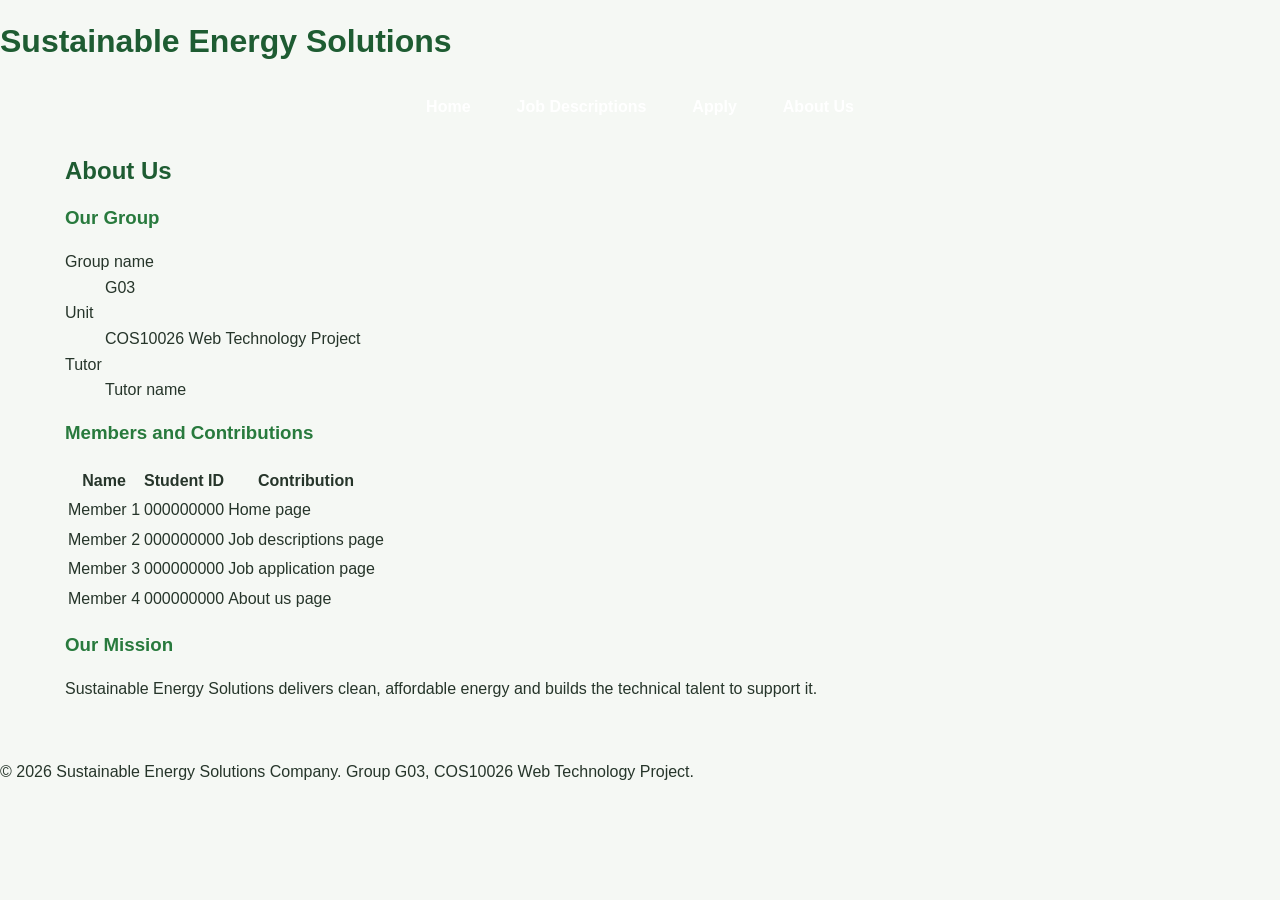
==== commit aa17a81c: "Link styles.css on all pages and fix menu links in jobdescription.html" ====
--- a/aboutus.html
+++ b/aboutus.html
@@ -1,203 +1,84 @@
 <!DOCTYPE html>
-<!--
-    aboutus.html - About Us page for the Evergreen Energy website
-    Author:  Rayahen Raad (Team leader), Group G03
-    Unit:    COS10026 Web Technology Project
-    Purpose: Introduces the group, its members, their roles and contributions
--->
 <html lang="en">
 <head>
     <meta charset="UTF-8">
     <meta name="viewport" content="width=device-width, initial-scale=1.0">
-    <meta name="description" content="Meet Group G03, the team behind the Evergreen Energy careers website: members, roles, contributions and how we worked together.">
-    <meta name="keywords" content="Evergreen Energy, about us, Group G03, team, sustainable energy, clean energy careers">
-    <meta name="author" content="Rayahen Raad, Group G03">
-    <title>About Us | Evergreen Energy</title>
-    <!-- External stylesheet shared by every page -->
+    <meta name="description" content="About Group G03 and the Sustainable Energy Solutions Company project.">
+    <meta name="keywords" content="sustainable energy, renewable energy, solar, wind, clean energy, careers">
+    <meta name="author" content="Group G03">
+    <title>About Us | Sustainable Energy Solutions</title>
     <link rel="stylesheet" href="styles.css">
-    <!-- Embedded CSS example: styles used only on the About Us page -->
-    <style>
-        .slogan {
-            margin-top: -8px;
-            font-size: 1.1em;
-            font-style: italic;
-            color: #2e7d46;
-        }
-    </style>
 </head>
 <body>
-    <!-- Shared header and navigation (designed by Marwa) -->
     <header>
-        <h1>Evergreen Energy</h1>
+        <h1>Sustainable Energy Solutions</h1>
         <nav>
             <ul>
                 <li><a href="homepage.html">Home</a></li>
                 <li><a href="jobdescription.html">Job Descriptions</a></li>
                 <li><a href="jobapplication.html">Apply</a></li>
-                <li><a href="aboutus.html" class="active">About Us</a></li>
+                <li><a href="aboutus.html">About Us</a></li>
             </ul>
         </nav>
     </header>
+    <main>
+        <h2>About Us</h2>
 
-    <main id="main">
-        <h2>About Us</h2>
-        <p class="slogan">Your Career. Our Future. One Clean Energy Future</p>
-
-        <!-- ===== Group introduction ===== -->
-        <section class="group-intro" aria-labelledby="group-heading">
-            <div class="group-logo">
-                <img src="images/logo.png" alt="Evergreen Energy logo: a wind turbine, sun, leaves and water inside a circle" width="200" height="200">
-                <p class="logo-caption">Our shared brand, used across every page</p>
-            </div>
-            <div>
-                <h3 id="group-heading">Our Group</h3>
-                <p>We are Group G03, five students who came together to build the careers website for <strong>Evergreen Energy</strong>, a clean energy company growing its technology team. Each of us owned one part of the site, and we shared one brand, one stylesheet and one goal: a site that makes applying for a clean energy career simple.</p>
-                <dl class="group-info">
-                    <dt>Group name</dt>
-                    <dd>G03</dd>
-                    <dt>Team leader</dt>
-                    <dd>Rayahen Raad</dd>
-                    <dt>Unit</dt>
-                    <dd>COS10026 Web Technology Project</dd>
-                    <dt>Tutor</dt>
-                    <dd>Tutor name</dd>
-                </dl>
-            </div>
+        <section>
+            <h3>Our Group</h3>
+            <dl>
+                <dt>Group name</dt>
+                <dd>G03</dd>
+                <dt>Unit</dt>
+                <dd>COS10026 Web Technology Project</dd>
+                <dt>Tutor</dt>
+                <dd>Tutor name</dd>
+            </dl>
         </section>
 
-        <!-- ===== Project at a glance ===== -->
-        <section aria-labelledby="glance-heading">
-            <h3 id="glance-heading">Project at a Glance</h3>
-            <ul class="team-stats">
-                <li><strong>5</strong> team members</li>
-                <li><strong>4</strong> web pages</li>
-                <li><strong>1</strong> shared stylesheet</li>
-                <li><strong>1</strong> GitHub repository</li>
-            </ul>
-        </section>
-
-        <!-- ===== Members and contributions ===== -->
-        <section aria-labelledby="members-heading">
-            <h3 id="members-heading">Members and Contributions</h3>
-            <div class="table-wrapper">
-            <table class="members-table">
-                <caption>Group G03 members, their roles and the part of the site each person built</caption>
+        <section>
+            <h3>Members and Contributions</h3>
+            <table>
                 <thead>
                     <tr>
                         <th>Name</th>
                         <th>Student ID</th>
-                        <th>Team role</th>
                         <th>Contribution</th>
-                        <th>Main file</th>
                     </tr>
                 </thead>
                 <tbody>
-                    <!-- Inline CSS example: highlights the team leader's row -->
-                    <tr style="font-weight: bold;">
-                        <th>Rayahen Raad</th>
-                        <td>106729165</td>
-                        <td>Team leader</td>
-                        <td>About Us page, shared stylesheet</td>
-                        <td><code>aboutus.html</code></td>
+                    <tr>
+                        <td>Member 1</td>
+                        <td>000000000</td>
+                        <td>Home page</td>
                     </tr>
                     <tr>
-                        <th>Redha</th>
-                        <td>106389158</td>
-                        <td>Team member</td>
-                        <td>Home page</td>
-                        <td><code>homepage.html</code></td>
+                        <td>Member 2</td>
+                        <td>000000000</td>
+                        <td>Job descriptions page</td>
                     </tr>
                     <tr>
-                        <th>Marwa</th>
-                        <td>106245690</td>
-                        <td>Team member</td>
-                        <td>Navigation bar and footer</td>
-                        <td><code>header-footer.html</code></td>
+                        <td>Member 3</td>
+                        <td>000000000</td>
+                        <td>Job application page</td>
                     </tr>
                     <tr>
-                        <th>Hiba</th>
-                        <td>106246499</td>
-                        <td>Team member</td>
-                        <td>Job application page</td>
-                        <td><code>jobapplication.html</code></td>
-                    </tr>
-                    <tr>
-                        <th>Zainab</th>
-                        <td>106194213</td>
-                        <td>Team member</td>
-                        <td>Job descriptions page</td>
-                        <td><code>jobdescription.html</code></td>
+                        <td>Member 4</td>
+                        <td>000000000</td>
+                        <td>About us page</td>
                     </tr>
                 </tbody>
             </table>
-            </div>
         </section>
 
-        <!-- ===== Meet the team (company roles for the Evergreen Energy story) ===== -->
-        <section aria-labelledby="team-heading">
-            <h3 id="team-heading">Meet the Team</h3>
-            <div class="team-grid">
-            <div class="team-card leader">
-                <span class="avatar">R</span>
-                <h4>Rayahen, Technology Lead</h4>
-                <p>Rayahen drives Evergreen Energy's digital strategy and the growth of its technology team. With a background in software engineering and project management, Rayahen coordinates the company's digital platforms, from client monitoring tools to this website, and keeps technology aligned with the company's clean energy goals.</p>
-            </div>
-            <div class="team-card">
-                <span class="avatar">R</span>
-                <h4>Redha, Communications Lead</h4>
-                <p>Redha shapes how Evergreen Energy tells its story. Having worked alongside the engineering teams since the company's early projects, Redha knows the work inside out and turns technical achievements into clear, engaging public content.</p>
-            </div>
-            <div class="team-card">
-                <span class="avatar">M</span>
-                <h4>Marwa, Design Lead</h4>
-                <p>Marwa guides the visual identity of Evergreen Energy across print and digital. Working closely with Redha, Marwa makes sure every project update, campaign, and web page reflects the company accurately and looks the part.</p>
-            </div>
-            <div class="team-card">
-                <span class="avatar">Z</span>
-                <h4>Zainab, Talent Lead</h4>
-                <p>Zainab heads hiring across the company, with a current focus on building the new technology team. Zainab works with each department to define roles and find people whose skills fit both the job and the mission.</p>
-            </div>
-            <div class="team-card">
-                <span class="avatar">H</span>
-                <h4>Hiba, People Operations Lead</h4>
-                <p>Hiba manages the recruitment journey from application to onboarding. Hiba designed the company's application system to make applying simple and fair, and makes sure every new hire has a smooth start.</p>
-            </div>
-            </div>
-        </section>
-
-        <!-- ===== Teamwork ===== -->
-        <section aria-labelledby="teamwork-heading">
-            <h3 id="teamwork-heading">How We Worked Together</h3>
-            <ol class="workflow">
-                <li><strong>Plan:</strong> we agreed on the company, brand colours, logo and page list, and gave each member one page to own.</li>
-                <li><strong>Build:</strong> each member worked on their own branch in our shared GitHub repository, so nobody overwrote anyone else's work.</li>
-                <li><strong>Share:</strong> Marwa's header and footer and one shared stylesheet keep every page looking like one website.</li>
-                <li><strong>Merge:</strong> finished pages were merged into the main branch, then checked together for consistency and validation.</li>
-            </ol>
-        </section>
-
-        <!-- ===== Mission ===== -->
-        <section aria-labelledby="mission-heading">
-            <h3 id="mission-heading">Our Mission</h3>
-            <p class="mission">Evergreen Energy delivers clean, affordable energy and builds the technical talent to support it.</p>
-        </section>
-
-        <!-- ===== Acknowledgements ===== -->
-        <section aria-labelledby="ack-heading">
-            <h3 id="ack-heading">Acknowledgements</h3>
-            <ul>
-                <li>Evergreen Energy is a fictional company created for COS10026 at Swinburne University of Technology.</li>
-                <li>Page markup and CSS checked with the <a href="https://validator.w3.org/">W3C Markup Validation Service</a> and the <a href="https://jigsaw.w3.org/css-validator/">W3C CSS Validation Service</a>.</li>
-                <li>Logo: source to be confirmed.</li>
-                <li>Claude (Anthropic) was used to help write and review the code on this page.</li>
-            </ul>
+        <section>
+            <h3>Our Mission</h3>
+            <p>Sustainable Energy Solutions delivers clean, affordable energy and builds the technical talent to support it.</p>
         </section>
     </main>
 
-    <!-- Shared footer (designed by Marwa) -->
     <footer>
-        <p>&copy; 2026 Evergreen Energy. Group G03, COS10026 Web Technology Project.</p>
-        <p>Last updated 26 October 2026</p>
+        <p>&copy; 2026 Sustainable Energy Solutions Company. Group G03, COS10026 Web Technology Project.</p>
     </footer>
 </body>
 </html>
--- a/styles.css
+++ b/styles.css
@@ -1,458 +1,433 @@
-/* =====================================================================
-   styles.css - shared external stylesheet for the Evergreen Energy site
-   Group G03, COS10026 Web Technology Project
-
-   Contents
-     1. Colour reference
-     2. Base and reset
-     3. Accessibility helpers
-     4. Header and navigation (shared)
-     5. Main content (shared)
-     6. Footer (shared)
-     7. About Us page
-     8. Responsive layout (media queries)
-     9. Accessibility media queries
-   ===================================================================== */
-
-
-/* ---------------------------------------------------------------------
-   1. Colour reference (all text/background pairs meet WCAG AA contrast)
-      Dark green   #1e5631   header, headings, table headings
-      Mid green    #2e7d46   hover states, slogan
-      Deep green   #163f24   footer background
-      Lime accent  #a4de02   active link, focus outline, card borders
-      Text         #1f2a24
-      Page         #f5f8f6
-   --------------------------------------------------------------------- */
-
-
-/* ---------------------------------------------------------------------
-   2. Base and reset
-   --------------------------------------------------------------------- */
-
-/* Universal selector: include padding and border in element widths */
+/*
+File name: styles.css
+Project: Evergreen Energy Sustainable Energy Solutions
+Group: Group 3
+Description: Styles for the recruitment website
+*/
+
+
 * {
     box-sizing: border-box;
 }
 
-/* Element selector: base font, colours and readable line height */
+html {
+    scroll-behavior: smooth;
+}
+
 body {
     margin: 0;
+    padding: 0;
     font-family: Arial, Helvetica, sans-serif;
-    font-size: 1rem;           /* rem units respect the user's browser font size */
+    font-size: 16px;
     line-height: 1.6;
-    color: #1f2a24;
-    background-color: #f5f8f6;
-}
-
-/* Images never overflow their container on small screens */
+    color: #26352a;
+    background-color: #f5f8f4;
+}
+
+/* Make images responsive if images are added later */
 img {
     max-width: 100%;
     height: auto;
 }
 
-
-/* ---------------------------------------------------------------------
-   3. Accessibility helpers
-   --------------------------------------------------------------------- */
-
-/* Pseudo-class: clear, high-contrast focus ring for keyboard users */
-a:focus-visible,
-button:focus-visible,
-input:focus-visible,
-select:focus-visible,
-textarea:focus-visible {
-    outline: 3px solid #a4de02;
-    outline-offset: 2px;
-}
-
-/* Hides text visually but keeps it available to screen readers */
-.visually-hidden {
-    position: absolute;
-    width: 1px;
-    height: 1px;
-    overflow: hidden;
-    clip: rect(0 0 0 0);
-    white-space: nowrap;
-}
-
-
-/* ---------------------------------------------------------------------
-   4. Header and navigation (shared across all pages)
-   --------------------------------------------------------------------- */
-
-/* Flexbox lays the site name and menu out in one horizontal bar */
-header {
+/* Main headings */
+h1,
+h2,
+h3 {
+    line-height: 1.3;
+}
+
+h1,
+h2 {
+    color: #1e5c32;
+}
+
+h3 {
+    color: #287a3d;
+}
+
+/* Paragraphs */
+p {
+    margin-bottom: 1em;
+}
+
+/* Links */
+a {
+    color: #17652c;
+}
+
+a:hover {
+    color: #0c3d1a;
+}
+
+/* Visible keyboard focus for accessibility */
+a:focus,
+button:focus,
+input:focus,
+select:focus,
+textarea:focus {
+    outline: 3px solid #f2a900;
+    outline-offset: 3px;
+}
+
+
+/* ==============================
+   Website header
+   ============================== */
+
+.site-header {
+    background-color: #174D2E;
+    color: #FFFFFF;
+    padding: 20px;
+    border-bottom: 4px solid #A4D65E;
+}
+
+.brand {
+    max-width: 1200px;
+    margin: 0 auto;
+    text-align: center;
+}
+
+.brand h1 {
+    color: #FFFFFF;
+    margin-top: 0;
+    margin-bottom: 8px;
+    font-size: 1.8rem;
+    overflow-wrap: anywhere;
+}
+
+.brand p {
+    color: #FFFFFF;
+}
+
+
+/* ==============================
+   Navigation menu
+   ============================== */
+
+nav {
+    margin-top: 15px;
+}
+
+nav ul {
     display: flex;
-    align-items: center;
-    justify-content: space-between;
+    justify-content: center;
     flex-wrap: wrap;
-    padding: 0 32px;
-    background-color: #1e5631;
-}
-
-/* Child combinator: only the h1 directly inside the header */
-header > h1 {
+    gap: 10px;
+    list-style-type: none;
+    padding: 0;
     margin: 0;
-    padding: 18px 0;
-    font-size: 1.4em;
-    color: #ffffff;
-}
-
-/* Descendant selector: the list inside the header's nav */
-header nav ul {
-    display: flex;
-    flex-wrap: wrap;
+}
+
+nav li {
     margin: 0;
-    padding: 0;
-    list-style: none;
-}
-
-header nav li a {
+}
+
+nav a {
     display: block;
-    padding: 22px 18px;
+    padding: 10px 18px;
+    text-decoration: none;
+    color: #FFFFFF;
+    background-color: transparent;
+    border-radius: 5px;
+    font-weight: bold;
+}
+
+nav a:hover,
+nav a[aria-current="page"] {
+    background-color: #A4D65E;
+    color: #174D2E;
+}
+
+
+/* ==============================
+   Main content area
+   ============================== */
+
+main {
+    max-width: 1200px;
+    margin: 0 auto;
+    padding: 25px;
+}
+
+main h2 {
+    margin-top: 0;
+}
+
+
+/* ==============================
+   Career introduction
+   ============================== */
+
+/*
+The career-intro class also has embedded CSS
+in jobs.html to demonstrate both stylesheet types.
+*/
+
+.career-intro {
+    border-radius: 5px;
+}
+
+.career-intro h2 {
+    margin-top: 0;
+}
+
+
+/* ==============================
+   Aside section
+   ============================== */
+
+.career-aside {
+    float: right;
+    width: 25%;
+    margin: 0 0 25px 25px;
+    padding: 18px;
+    border: 2px solid #287a3d;
+    border-radius: 8px;
+    background-color: #e8f2e5;
+    box-shadow: 2px 3px 7px rgba(0, 0, 0, 0.12);
+}
+
+.career-aside h2 {
+    font-size: 1.4rem;
+}
+
+.career-aside h3 {
+    margin-top: 20px;
+}
+
+.career-aside ul {
+    padding-left: 20px;
+}
+
+
+/* ==============================
+   Job listings
+   ============================== */
+
+.job-listings {
+    overflow: auto;
+}
+
+.job-listings > h2 {
+    margin-top: 25px;
+}
+
+.job-card {
+    background-color: #ffffff;
+    border: 1px solid #c5d8c5;
+    border-left: 6px solid #287a3d;
+    border-radius: 6px;
+    padding: 25px;
+    margin: 25px 0;
+    box-shadow: 0 2px 6px rgba(0, 0, 0, 0.08);
+}
+
+.job-card h2 {
+    margin-top: 0;
+    padding-bottom: 12px;
+    border-bottom: 2px solid #d7e8d5;
+}
+
+.job-card h3 {
+    margin-top: 25px;
+    margin-bottom: 10px;
+}
+
+.job-card ul {
+    padding-left: 25px;
+}
+
+.job-card li {
+    margin-bottom: 8px;
+}
+
+
+/* ==============================
+   Job details definition list
+   ============================== */
+
+.job-details {
+    display: grid;
+    grid-template-columns: minmax(120px, 180px) 1fr;
+    gap: 8px 15px;
+    margin: 15px 0;
+}
+
+.job-details dt {
+    font-weight: bold;
+    color: #1e5c32;
+}
+
+.job-details dd {
+    margin: 0;
+}
+
+
+/* ==============================
+   Application buttons
+   ============================== */
+
+.apply-link {
+    margin-top: 25px;
+}
+
+.button {
+    display: inline-block;
+    padding: 11px 18px;
+    border: 2px solid #287a3d;
+    border-radius: 5px;
+    background-color: #287a3d;
     color: #ffffff;
     text-decoration: none;
     font-weight: bold;
-    border-bottom: 4px solid transparent;
-}
-
-/* Grouped pseudo-classes: same highlight for mouse hover and keyboard focus */
-header nav li a:hover,
-header nav li a:focus {
-    background-color: #2e7d46;
-    border-bottom-color: #a4de02;
-}
-
-/* Class selector: marks the page the visitor is currently on */
-header nav li a.active {
-    border-bottom-color: #a4de02;
-}
-
-
-/* ---------------------------------------------------------------------
-   5. Main content (shared)
-   --------------------------------------------------------------------- */
-
-/* ID selector: the main content area */
-#main {
-    max-width: 1100px;
-    min-height: 300px;
-    margin: 0 auto;
-    padding: 40px 32px;
-}
-
-/* Grouped selector: all headings inside main share the brand colour */
-main h2,
-main h3,
-main h4 {
-    color: #1e5631;
-}
-
-main section {
-    margin-bottom: 32px;
-}
-
-
-/* ---------------------------------------------------------------------
-   6. Footer (shared)
-   --------------------------------------------------------------------- */
-
-footer {
-    padding: 24px 32px;
+}
+
+.button:hover {
+    background-color: #174d28;
+    border-color: #174d28;
+    color: #ffffff;
+}
+
+
+/* ==============================
+   Application instructions
+   ============================== */
+
+.application-steps {
+    clear: both;
+    background-color: #ffffff;
+    padding: 22px;
+    margin-top: 30px;
+    border: 1px solid #c5d8c5;
+    border-radius: 6px;
+}
+
+.application-steps ol {
+    padding-left: 25px;
+}
+
+.application-steps li {
+    margin-bottom: 8px;
+}
+
+
+/* ==============================
+   Acknowledgement of Country
+   ============================== */
+
+.acknowledgement {
+    background-color: #e1efdf;
+    border-left: 5px solid #287a3d;
+    padding: 20px;
+    margin-top: 30px;
+}
+
+.acknowledgement h2 {
+    margin-top: 0;
+}
+
+
+/* ==============================
+   Website footer
+   ============================== */
+
+.site-footer {
+    clear: both;
+    padding: 25px;
+    margin-top: 30px;
     text-align: center;
-    color: #dfeee4;
-    background-color: #163f24;
-}
-
-footer nav ul {
-    display: flex;
-    justify-content: center;
-    flex-wrap: wrap;
-    margin: 0 0 12px;
-    padding: 0;
-    list-style: none;
-}
-
-footer nav li a {
-    padding: 0 14px;
+    background-color: #1e4228;
     color: #ffffff;
-    text-decoration: none;
-}
-
-footer nav li a:hover {
-    text-decoration: underline;
-}
-
-/* Attribute selector: email links in the footer stand out in lime */
-footer a[href^="mailto:"] {
-    color: #a4de02;
-}
-
-footer p {
-    margin: 6px 0;
-    font-size: 0.9em;
-}
-
-
-/* ---------------------------------------------------------------------
-   7. About Us page
-   --------------------------------------------------------------------- */
-
-/* Group introduction: logo beside the text, using Flexbox */
-.group-intro {
-    display: flex;
-    align-items: flex-start;
-    gap: 32px;
-}
-
-.group-logo {
-    flex: 0 0 200px;
-    margin: 0;
-    text-align: center;
-}
-
-.group-logo img {
-    border-radius: 50%;
-    background-color: #ffffff;
-}
-
-.logo-caption {
-    margin: 0;
-    font-size: 0.85em;
-    color: #4a5a50;
-}
-
-/* Project at a glance: four stat boxes in a responsive grid */
-.team-stats {
-    display: grid;
-    grid-template-columns: repeat(auto-fit, minmax(150px, 1fr));
-    gap: 16px;
-    margin: 0;
-    padding: 0;
-    list-style: none;
-}
-
-.team-stats li {
-    padding: 16px;
-    text-align: center;
-    background-color: #ffffff;
-    border-top: 4px solid #1e5631;
-    border-radius: 4px;
-}
-
-/* Child combinator: the big number inside each stat box */
-.team-stats li > strong {
-    display: block;
-    font-size: 2em;
-    line-height: 1.2;
-    color: #1e5631;
-}
-
-/* Group details list */
-.group-info dt {
-    font-weight: bold;
-}
-
-.group-info dd {
-    margin: 0 0 8px 0;
-}
-
-/* Members table: centred, and scrolls sideways on narrow screens */
-.table-wrapper {
-    overflow-x: auto;
-}
-
-.members-table {
-    margin: 0 auto;
-    border-collapse: collapse;
-}
-
-/* Grouped descendant selectors: cell padding and borders */
-.members-table th,
-.members-table td {
-    padding: 8px 12px;
-    border: 1px solid #b7cfc0;
-    text-align: left;
-}
-
-/* Descendant selector: column headings only (row headings stay plain) */
-.members-table thead th {
+    border-top: 5px solid #287a3d;
+}
+
+.site-footer p {
+    margin: 8px 0;
+}
+
+.site-footer a {
+    color: #d7f3d2;
+}
+
+.site-footer a:hover {
     color: #ffffff;
-    background-color: #1e5631;
-}
-
-.members-table code {
-    font-size: 0.9em;
-}
-
-/* Structural pseudo-class: stripe every second row for readability */
-.members-table tbody tr:nth-child(even) {
-    background-color: #ffffff;
-}
-
-/* Table caption, read out by screen readers */
-.members-table caption {
-    margin-bottom: 8px;
-    font-style: italic;
-}
-
-/* Meet the Team: CSS Grid places cards in as many columns as fit */
-.team-grid {
-    display: grid;
-    grid-template-columns: repeat(auto-fit, minmax(280px, 1fr));
-    gap: 16px;
-}
-
-.team-card {
-    padding: 16px 20px;
-    background-color: #ffffff;
-    border-left: 4px solid #a4de02;
-    border-radius: 4px;
-}
-
-.team-card h4 {
-    margin: 0 0 8px;
-}
-
-/* Adjacent sibling combinator: the paragraph straight after a card heading */
-.team-card h4 + p {
-    margin: 0;
-}
-
-/* Pseudo-element: a star before the team leader's name */
-.team-card.leader h4::before {
-    content: "\2605  ";        /* star character */
-    color: #2e7d46;
-}
-
-/* Pseudo-class: lift a card slightly on hover */
-.team-card:hover {
-    box-shadow: 0 2px 8px rgba(0, 0, 0, 0.12);
-}
-
-/* Initial badge for each member, in place of a photo */
-.avatar {
-    display: inline-flex;
-    align-items: center;
-    justify-content: center;
-    width: 48px;
-    height: 48px;
-    margin-bottom: 8px;
-    border-radius: 50%;
-    font-size: 1.3em;
-    font-weight: bold;
-    color: #ffffff;
-    background-color: #2e7d46;
-}
-
-/* The team leader's badge is the darker brand green */
-.leader .avatar {
-    background-color: #1e5631;
-}
-
-/* Teamwork steps: numbered list with green numbers */
-.workflow li {
-    margin-bottom: 8px;
-}
-
-.workflow li::marker {
-    font-weight: bold;
-    color: #1e5631;
-}
-
-/* Mission quote */
-.mission {
-    margin: 0;
-    padding: 16px 24px;
-    font-size: 1.15em;
-    background-color: #ffffff;
-    border-left: 6px solid #1e5631;
-}
-
-/* Pseudo-class: visited links in the page content stay on-brand */
-main a:visited {
-    color: #1e5631;
-}
-
-
-/* ---------------------------------------------------------------------
-   8. Responsive layout
-   --------------------------------------------------------------------- */
-
-/* Tablets and small laptops */
-@media (max-width: 900px) {
-    header {
-        padding: 0 20px;
-    }
-
-    header nav li a {
-        padding: 18px 12px;
-    }
-
-    #main {
-        padding: 32px 20px;
-    }
-}
-
-/* Phones: stack the header and centre the menu */
-@media (max-width: 600px) {
-    header {
+}
+
+
+/* ==============================
+   Responsive layout
+   ============================== */
+
+/* Tablets and smaller screens */
+@media screen and (max-width: 900px) {
+
+    main {
+        padding: 18px;
+    }
+
+    .career-aside {
+        float: none;
+        width: 100%;
+        margin: 20px 0;
+    }
+
+    .job-details {
+        grid-template-columns: minmax(110px, 150px) 1fr;
+    }
+}
+
+
+/* Mobile phones */
+@media screen and (max-width: 600px) {
+
+    body {
+        font-size: 15px;
+    }
+
+    .site-header {
+        padding: 15px;
+    }
+
+    .brand h1 {
+        font-size: 1.5rem;
+    }
+
+    nav ul {
         flex-direction: column;
-        align-items: flex-start;
-        padding: 0 16px;
-    }
-
-    header nav ul {
-        width: 100%;
-    }
-
-    header nav li a {
-        padding: 12px 10px;
-        border-bottom-width: 3px;
-    }
-
-    #main {
-        padding: 24px 16px;
-    }
-
-    /* Stack the logo above the group text */
-    .group-intro {
-        flex-direction: column;
-        align-items: center;
-        gap: 16px;
-    }
-
-    .group-logo {
-        flex-basis: auto;
-    }
-
-    .members-table th,
-    .members-table td {
-        padding: 6px 8px;
-        font-size: 0.9em;
-    }
-}
-
-
-/* ---------------------------------------------------------------------
-   9. Accessibility media queries
-   --------------------------------------------------------------------- */
-
-/* Respect users who ask their system for less motion */
-@media (prefers-reduced-motion: reduce) {
-    * {
-        transition: none !important;
-        animation: none !important;
-        scroll-behavior: auto !important;
-    }
-}
-
-/* Windows high-contrast / forced-colours mode: keep borders visible */
-@media (forced-colors: active) {
-    .team-card,
-    .members-table th,
-    .members-table td {
-        border: 1px solid CanvasText;
-    }
-}
+        align-items: stretch;
+    }
+
+    nav a {
+        text-align: center;
+    }
+
+    main {
+        padding: 12px;
+    }
+
+    .job-card {
+        padding: 16px;
+    }
+
+    .job-details {
+        display: block;
+    }
+
+    .job-details dt {
+        margin-top: 12px;
+    }
+
+    .job-details dd {
+        margin-bottom: 8px;
+    }
+
+    .button {
+        display: block;
+        text-align: center;
+    }
+
+    .site-footer {
+        padding: 18px;
+    }
+}
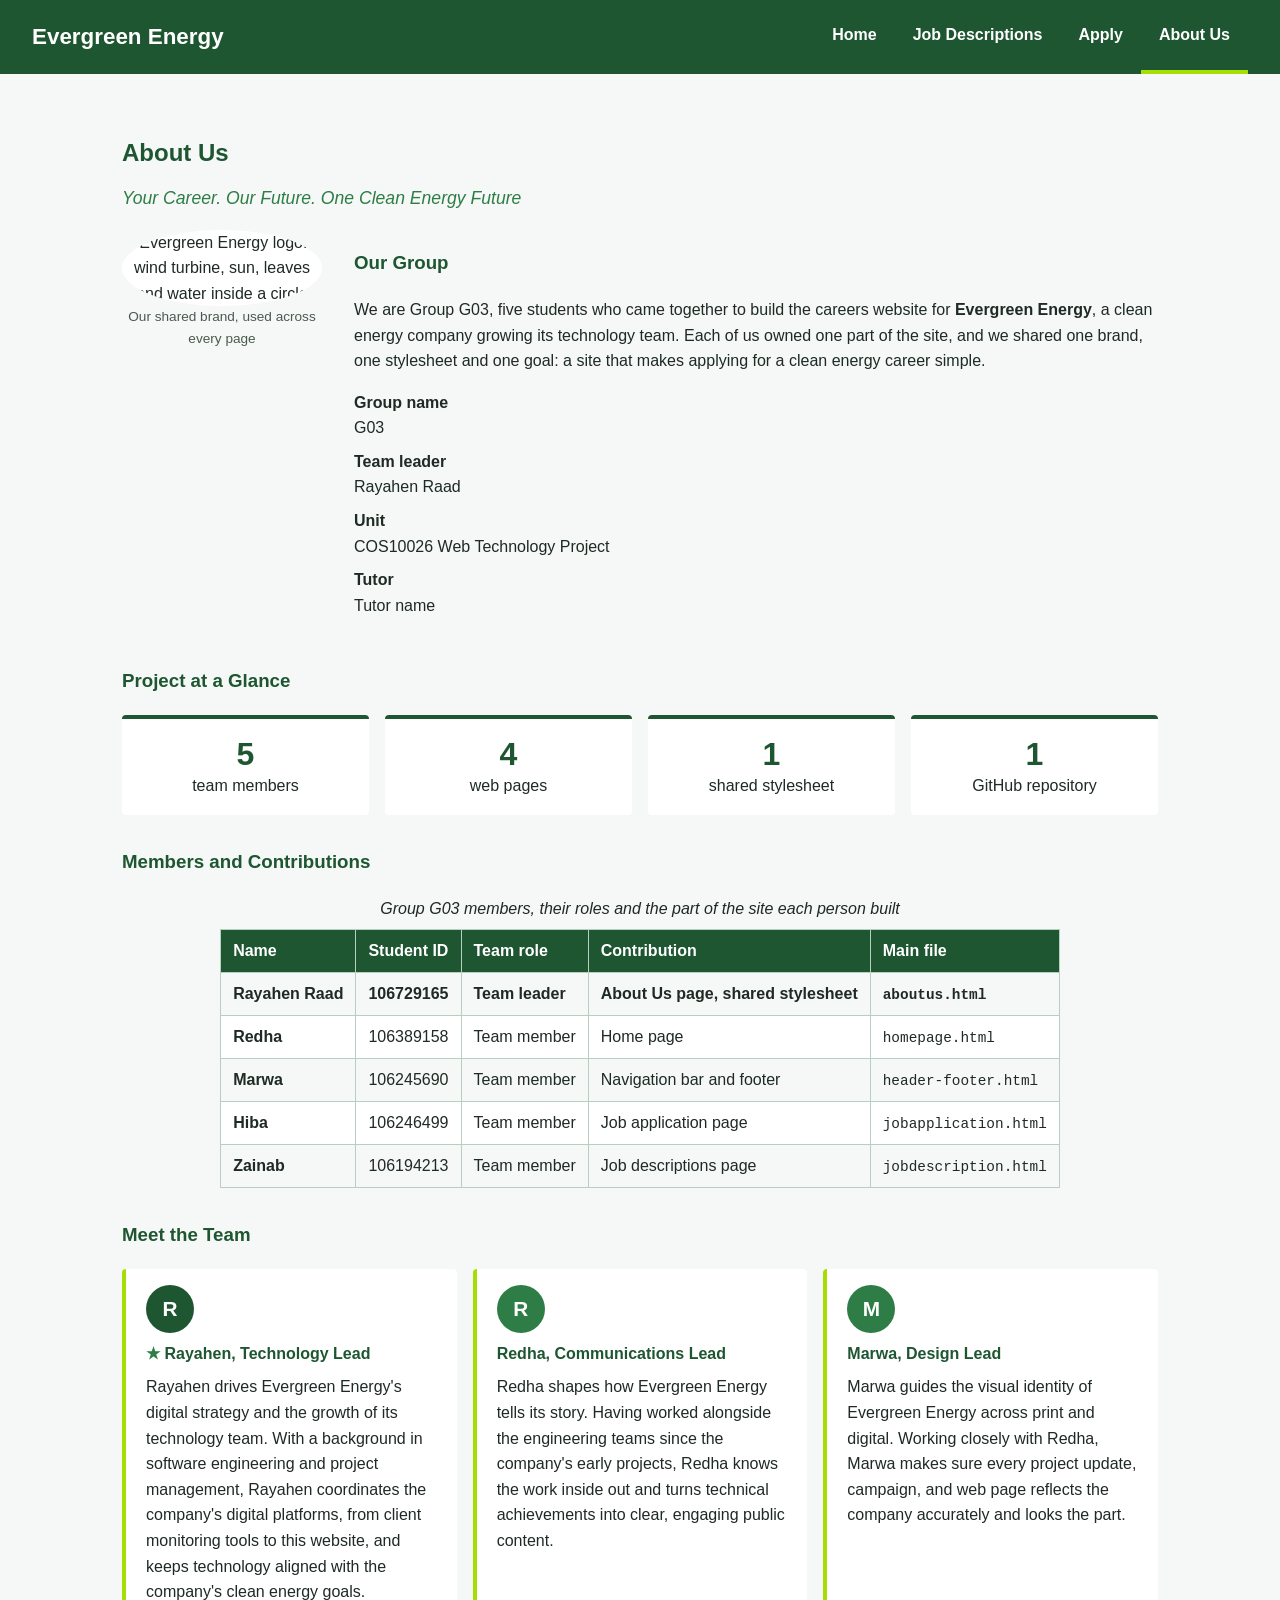
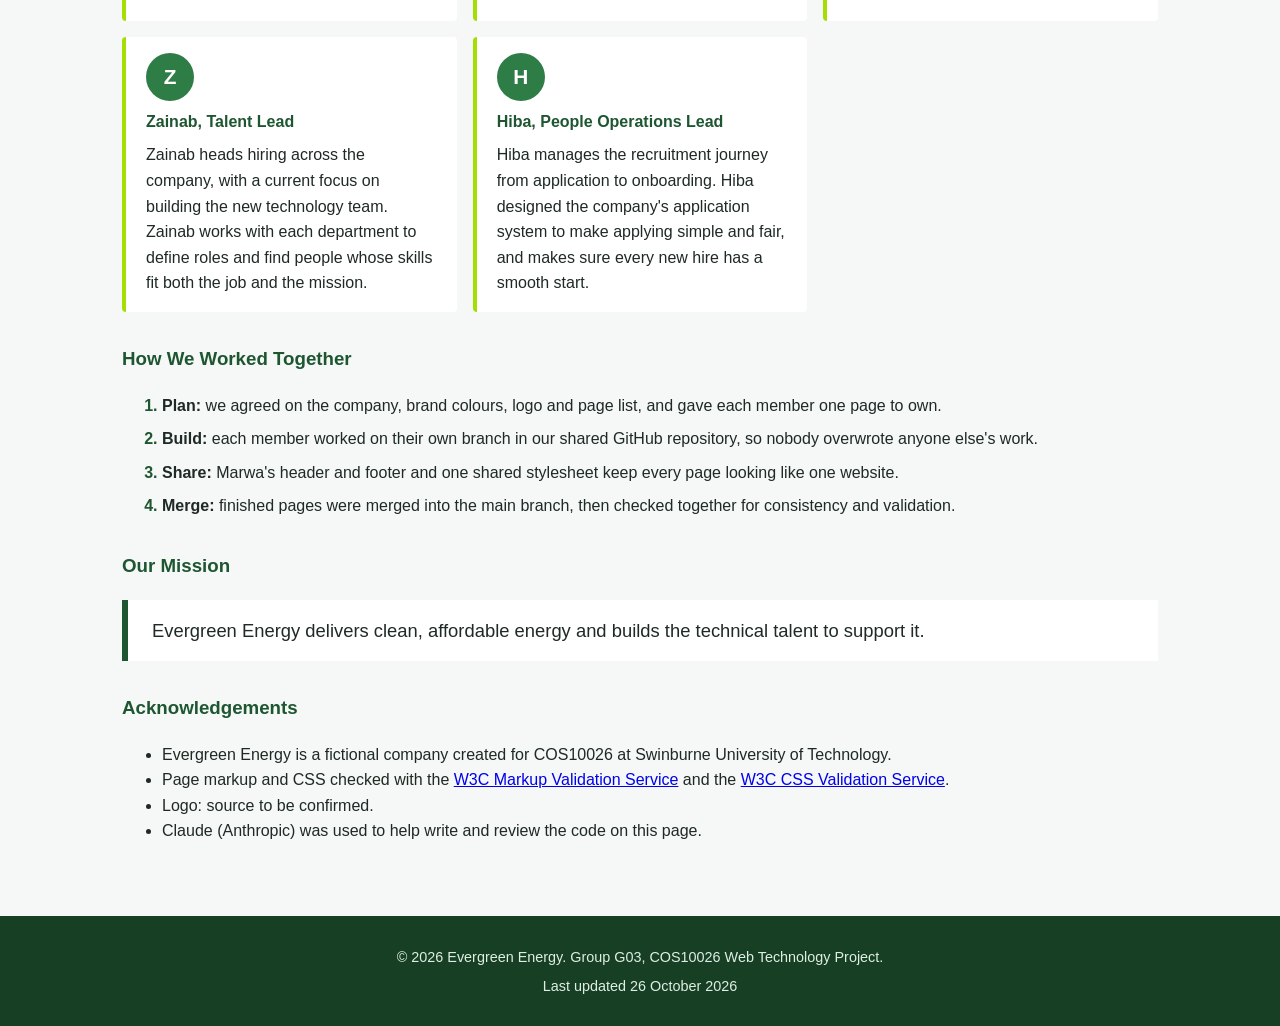
==== commit 58d860bf: "Bring in About Us, Job Application and Job Description pages with their own stylesheets" ====
--- a/aboutus.html
+++ b/aboutus.html
@@ -1,84 +1,203 @@
 <!DOCTYPE html>
+<!--
+    aboutus.html - About Us page for the Evergreen Energy website
+    Author:  Rayahen Raad (Team leader), Group G03
+    Unit:    COS10026 Web Technology Project
+    Purpose: Introduces the group, its members, their roles and contributions
+-->
 <html lang="en">
 <head>
     <meta charset="UTF-8">
     <meta name="viewport" content="width=device-width, initial-scale=1.0">
-    <meta name="description" content="About Group G03 and the Sustainable Energy Solutions Company project.">
-    <meta name="keywords" content="sustainable energy, renewable energy, solar, wind, clean energy, careers">
-    <meta name="author" content="Group G03">
-    <title>About Us | Sustainable Energy Solutions</title>
-    <link rel="stylesheet" href="styles.css">
+    <meta name="description" content="Meet Group G03, the team behind the Evergreen Energy careers website: members, roles, contributions and how we worked together.">
+    <meta name="keywords" content="Evergreen Energy, about us, Group G03, team, sustainable energy, clean energy careers">
+    <meta name="author" content="Rayahen Raad, Group G03">
+    <title>About Us | Evergreen Energy</title>
+    <!-- External stylesheet for the About Us page -->
+    <link rel="stylesheet" href="aboutusstyle.css">
+    <!-- Embedded CSS example: styles used only on the About Us page -->
+    <style>
+        .slogan {
+            margin-top: -8px;
+            font-size: 1.1em;
+            font-style: italic;
+            color: #2e7d46;
+        }
+    </style>
 </head>
 <body>
+    <!-- Shared header and navigation (designed by Marwa) -->
     <header>
-        <h1>Sustainable Energy Solutions</h1>
+        <h1>Evergreen Energy</h1>
         <nav>
             <ul>
                 <li><a href="homepage.html">Home</a></li>
                 <li><a href="jobdescription.html">Job Descriptions</a></li>
                 <li><a href="jobapplication.html">Apply</a></li>
-                <li><a href="aboutus.html">About Us</a></li>
+                <li><a href="aboutus.html" class="active">About Us</a></li>
             </ul>
         </nav>
     </header>
-    <main>
+
+    <main id="main">
         <h2>About Us</h2>
-
-        <section>
-            <h3>Our Group</h3>
-            <dl>
-                <dt>Group name</dt>
-                <dd>G03</dd>
-                <dt>Unit</dt>
-                <dd>COS10026 Web Technology Project</dd>
-                <dt>Tutor</dt>
-                <dd>Tutor name</dd>
-            </dl>
-        </section>
-
-        <section>
-            <h3>Members and Contributions</h3>
-            <table>
+        <p class="slogan">Your Career. Our Future. One Clean Energy Future</p>
+
+        <!-- ===== Group introduction ===== -->
+        <section class="group-intro" aria-labelledby="group-heading">
+            <div class="group-logo">
+                <img src="images/logo.png" alt="Evergreen Energy logo: a wind turbine, sun, leaves and water inside a circle" width="200" height="200">
+                <p class="logo-caption">Our shared brand, used across every page</p>
+            </div>
+            <div>
+                <h3 id="group-heading">Our Group</h3>
+                <p>We are Group G03, five students who came together to build the careers website for <strong>Evergreen Energy</strong>, a clean energy company growing its technology team. Each of us owned one part of the site, and we shared one brand, one stylesheet and one goal: a site that makes applying for a clean energy career simple.</p>
+                <dl class="group-info">
+                    <dt>Group name</dt>
+                    <dd>G03</dd>
+                    <dt>Team leader</dt>
+                    <dd>Rayahen Raad</dd>
+                    <dt>Unit</dt>
+                    <dd>COS10026 Web Technology Project</dd>
+                    <dt>Tutor</dt>
+                    <dd>Tutor name</dd>
+                </dl>
+            </div>
+        </section>
+
+        <!-- ===== Project at a glance ===== -->
+        <section aria-labelledby="glance-heading">
+            <h3 id="glance-heading">Project at a Glance</h3>
+            <ul class="team-stats">
+                <li><strong>5</strong> team members</li>
+                <li><strong>4</strong> web pages</li>
+                <li><strong>1</strong> shared stylesheet</li>
+                <li><strong>1</strong> GitHub repository</li>
+            </ul>
+        </section>
+
+        <!-- ===== Members and contributions ===== -->
+        <section aria-labelledby="members-heading">
+            <h3 id="members-heading">Members and Contributions</h3>
+            <div class="table-wrapper">
+            <table class="members-table">
+                <caption>Group G03 members, their roles and the part of the site each person built</caption>
                 <thead>
                     <tr>
                         <th>Name</th>
                         <th>Student ID</th>
+                        <th>Team role</th>
                         <th>Contribution</th>
+                        <th>Main file</th>
                     </tr>
                 </thead>
                 <tbody>
-                    <tr>
-                        <td>Member 1</td>
-                        <td>000000000</td>
+                    <!-- Inline CSS example: highlights the team leader's row -->
+                    <tr style="font-weight: bold;">
+                        <th>Rayahen Raad</th>
+                        <td>106729165</td>
+                        <td>Team leader</td>
+                        <td>About Us page, shared stylesheet</td>
+                        <td><code>aboutus.html</code></td>
+                    </tr>
+                    <tr>
+                        <th>Redha</th>
+                        <td>106389158</td>
+                        <td>Team member</td>
                         <td>Home page</td>
-                    </tr>
-                    <tr>
-                        <td>Member 2</td>
-                        <td>000000000</td>
+                        <td><code>homepage.html</code></td>
+                    </tr>
+                    <tr>
+                        <th>Marwa</th>
+                        <td>106245690</td>
+                        <td>Team member</td>
+                        <td>Navigation bar and footer</td>
+                        <td><code>header-footer.html</code></td>
+                    </tr>
+                    <tr>
+                        <th>Hiba</th>
+                        <td>106246499</td>
+                        <td>Team member</td>
+                        <td>Job application page</td>
+                        <td><code>jobapplication.html</code></td>
+                    </tr>
+                    <tr>
+                        <th>Zainab</th>
+                        <td>106194213</td>
+                        <td>Team member</td>
                         <td>Job descriptions page</td>
-                    </tr>
-                    <tr>
-                        <td>Member 3</td>
-                        <td>000000000</td>
-                        <td>Job application page</td>
-                    </tr>
-                    <tr>
-                        <td>Member 4</td>
-                        <td>000000000</td>
-                        <td>About us page</td>
+                        <td><code>jobdescription.html</code></td>
                     </tr>
                 </tbody>
             </table>
-        </section>
-
-        <section>
-            <h3>Our Mission</h3>
-            <p>Sustainable Energy Solutions delivers clean, affordable energy and builds the technical talent to support it.</p>
+            </div>
+        </section>
+
+        <!-- ===== Meet the team (company roles for the Evergreen Energy story) ===== -->
+        <section aria-labelledby="team-heading">
+            <h3 id="team-heading">Meet the Team</h3>
+            <div class="team-grid">
+            <div class="team-card leader">
+                <span class="avatar">R</span>
+                <h4>Rayahen, Technology Lead</h4>
+                <p>Rayahen drives Evergreen Energy's digital strategy and the growth of its technology team. With a background in software engineering and project management, Rayahen coordinates the company's digital platforms, from client monitoring tools to this website, and keeps technology aligned with the company's clean energy goals.</p>
+            </div>
+            <div class="team-card">
+                <span class="avatar">R</span>
+                <h4>Redha, Communications Lead</h4>
+                <p>Redha shapes how Evergreen Energy tells its story. Having worked alongside the engineering teams since the company's early projects, Redha knows the work inside out and turns technical achievements into clear, engaging public content.</p>
+            </div>
+            <div class="team-card">
+                <span class="avatar">M</span>
+                <h4>Marwa, Design Lead</h4>
+                <p>Marwa guides the visual identity of Evergreen Energy across print and digital. Working closely with Redha, Marwa makes sure every project update, campaign, and web page reflects the company accurately and looks the part.</p>
+            </div>
+            <div class="team-card">
+                <span class="avatar">Z</span>
+                <h4>Zainab, Talent Lead</h4>
+                <p>Zainab heads hiring across the company, with a current focus on building the new technology team. Zainab works with each department to define roles and find people whose skills fit both the job and the mission.</p>
+            </div>
+            <div class="team-card">
+                <span class="avatar">H</span>
+                <h4>Hiba, People Operations Lead</h4>
+                <p>Hiba manages the recruitment journey from application to onboarding. Hiba designed the company's application system to make applying simple and fair, and makes sure every new hire has a smooth start.</p>
+            </div>
+            </div>
+        </section>
+
+        <!-- ===== Teamwork ===== -->
+        <section aria-labelledby="teamwork-heading">
+            <h3 id="teamwork-heading">How We Worked Together</h3>
+            <ol class="workflow">
+                <li><strong>Plan:</strong> we agreed on the company, brand colours, logo and page list, and gave each member one page to own.</li>
+                <li><strong>Build:</strong> each member worked on their own branch in our shared GitHub repository, so nobody overwrote anyone else's work.</li>
+                <li><strong>Share:</strong> Marwa's header and footer and one shared stylesheet keep every page looking like one website.</li>
+                <li><strong>Merge:</strong> finished pages were merged into the main branch, then checked together for consistency and validation.</li>
+            </ol>
+        </section>
+
+        <!-- ===== Mission ===== -->
+        <section aria-labelledby="mission-heading">
+            <h3 id="mission-heading">Our Mission</h3>
+            <p class="mission">Evergreen Energy delivers clean, affordable energy and builds the technical talent to support it.</p>
+        </section>
+
+        <!-- ===== Acknowledgements ===== -->
+        <section aria-labelledby="ack-heading">
+            <h3 id="ack-heading">Acknowledgements</h3>
+            <ul>
+                <li>Evergreen Energy is a fictional company created for COS10026 at Swinburne University of Technology.</li>
+                <li>Page markup and CSS checked with the <a href="https://validator.w3.org/">W3C Markup Validation Service</a> and the <a href="https://jigsaw.w3.org/css-validator/">W3C CSS Validation Service</a>.</li>
+                <li>Logo: source to be confirmed.</li>
+                <li>Claude (Anthropic) was used to help write and review the code on this page.</li>
+            </ul>
         </section>
     </main>
 
+    <!-- Shared footer (designed by Marwa) -->
     <footer>
-        <p>&copy; 2026 Sustainable Energy Solutions Company. Group G03, COS10026 Web Technology Project.</p>
+        <p>&copy; 2026 Evergreen Energy. Group G03, COS10026 Web Technology Project.</p>
+        <p>Last updated 26 October 2026</p>
     </footer>
 </body>
 </html>
--- a/aboutusstyle.css
+++ b/aboutusstyle.css
@@ -0,0 +1,458 @@
+/* =====================================================================
+   styles.css - shared external stylesheet for the Evergreen Energy site
+   Group G03, COS10026 Web Technology Project
+
+   Contents
+     1. Colour reference
+     2. Base and reset
+     3. Accessibility helpers
+     4. Header and navigation (shared)
+     5. Main content (shared)
+     6. Footer (shared)
+     7. About Us page
+     8. Responsive layout (media queries)
+     9. Accessibility media queries
+   ===================================================================== */
+
+
+/* ---------------------------------------------------------------------
+   1. Colour reference (all text/background pairs meet WCAG AA contrast)
+      Dark green   #1e5631   header, headings, table headings
+      Mid green    #2e7d46   hover states, slogan
+      Deep green   #163f24   footer background
+      Lime accent  #a4de02   active link, focus outline, card borders
+      Text         #1f2a24
+      Page         #f5f8f6
+   --------------------------------------------------------------------- */
+
+
+/* ---------------------------------------------------------------------
+   2. Base and reset
+   --------------------------------------------------------------------- */
+
+/* Universal selector: include padding and border in element widths */
+* {
+    box-sizing: border-box;
+}
+
+/* Element selector: base font, colours and readable line height */
+body {
+    margin: 0;
+    font-family: Arial, Helvetica, sans-serif;
+    font-size: 1rem;           /* rem units respect the user's browser font size */
+    line-height: 1.6;
+    color: #1f2a24;
+    background-color: #f5f8f6;
+}
+
+/* Images never overflow their container on small screens */
+img {
+    max-width: 100%;
+    height: auto;
+}
+
+
+/* ---------------------------------------------------------------------
+   3. Accessibility helpers
+   --------------------------------------------------------------------- */
+
+/* Pseudo-class: clear, high-contrast focus ring for keyboard users */
+a:focus-visible,
+button:focus-visible,
+input:focus-visible,
+select:focus-visible,
+textarea:focus-visible {
+    outline: 3px solid #a4de02;
+    outline-offset: 2px;
+}
+
+/* Hides text visually but keeps it available to screen readers */
+.visually-hidden {
+    position: absolute;
+    width: 1px;
+    height: 1px;
+    overflow: hidden;
+    clip: rect(0 0 0 0);
+    white-space: nowrap;
+}
+
+
+/* ---------------------------------------------------------------------
+   4. Header and navigation (shared across all pages)
+   --------------------------------------------------------------------- */
+
+/* Flexbox lays the site name and menu out in one horizontal bar */
+header {
+    display: flex;
+    align-items: center;
+    justify-content: space-between;
+    flex-wrap: wrap;
+    padding: 0 32px;
+    background-color: #1e5631;
+}
+
+/* Child combinator: only the h1 directly inside the header */
+header > h1 {
+    margin: 0;
+    padding: 18px 0;
+    font-size: 1.4em;
+    color: #ffffff;
+}
+
+/* Descendant selector: the list inside the header's nav */
+header nav ul {
+    display: flex;
+    flex-wrap: wrap;
+    margin: 0;
+    padding: 0;
+    list-style: none;
+}
+
+header nav li a {
+    display: block;
+    padding: 22px 18px;
+    color: #ffffff;
+    text-decoration: none;
+    font-weight: bold;
+    border-bottom: 4px solid transparent;
+}
+
+/* Grouped pseudo-classes: same highlight for mouse hover and keyboard focus */
+header nav li a:hover,
+header nav li a:focus {
+    background-color: #2e7d46;
+    border-bottom-color: #a4de02;
+}
+
+/* Class selector: marks the page the visitor is currently on */
+header nav li a.active {
+    border-bottom-color: #a4de02;
+}
+
+
+/* ---------------------------------------------------------------------
+   5. Main content (shared)
+   --------------------------------------------------------------------- */
+
+/* ID selector: the main content area */
+#main {
+    max-width: 1100px;
+    min-height: 300px;
+    margin: 0 auto;
+    padding: 40px 32px;
+}
+
+/* Grouped selector: all headings inside main share the brand colour */
+main h2,
+main h3,
+main h4 {
+    color: #1e5631;
+}
+
+main section {
+    margin-bottom: 32px;
+}
+
+
+/* ---------------------------------------------------------------------
+   6. Footer (shared)
+   --------------------------------------------------------------------- */
+
+footer {
+    padding: 24px 32px;
+    text-align: center;
+    color: #dfeee4;
+    background-color: #163f24;
+}
+
+footer nav ul {
+    display: flex;
+    justify-content: center;
+    flex-wrap: wrap;
+    margin: 0 0 12px;
+    padding: 0;
+    list-style: none;
+}
+
+footer nav li a {
+    padding: 0 14px;
+    color: #ffffff;
+    text-decoration: none;
+}
+
+footer nav li a:hover {
+    text-decoration: underline;
+}
+
+/* Attribute selector: email links in the footer stand out in lime */
+footer a[href^="mailto:"] {
+    color: #a4de02;
+}
+
+footer p {
+    margin: 6px 0;
+    font-size: 0.9em;
+}
+
+
+/* ---------------------------------------------------------------------
+   7. About Us page
+   --------------------------------------------------------------------- */
+
+/* Group introduction: logo beside the text, using Flexbox */
+.group-intro {
+    display: flex;
+    align-items: flex-start;
+    gap: 32px;
+}
+
+.group-logo {
+    flex: 0 0 200px;
+    margin: 0;
+    text-align: center;
+}
+
+.group-logo img {
+    border-radius: 50%;
+    background-color: #ffffff;
+}
+
+.logo-caption {
+    margin: 0;
+    font-size: 0.85em;
+    color: #4a5a50;
+}
+
+/* Project at a glance: four stat boxes in a responsive grid */
+.team-stats {
+    display: grid;
+    grid-template-columns: repeat(auto-fit, minmax(150px, 1fr));
+    gap: 16px;
+    margin: 0;
+    padding: 0;
+    list-style: none;
+}
+
+.team-stats li {
+    padding: 16px;
+    text-align: center;
+    background-color: #ffffff;
+    border-top: 4px solid #1e5631;
+    border-radius: 4px;
+}
+
+/* Child combinator: the big number inside each stat box */
+.team-stats li > strong {
+    display: block;
+    font-size: 2em;
+    line-height: 1.2;
+    color: #1e5631;
+}
+
+/* Group details list */
+.group-info dt {
+    font-weight: bold;
+}
+
+.group-info dd {
+    margin: 0 0 8px 0;
+}
+
+/* Members table: centred, and scrolls sideways on narrow screens */
+.table-wrapper {
+    overflow-x: auto;
+}
+
+.members-table {
+    margin: 0 auto;
+    border-collapse: collapse;
+}
+
+/* Grouped descendant selectors: cell padding and borders */
+.members-table th,
+.members-table td {
+    padding: 8px 12px;
+    border: 1px solid #b7cfc0;
+    text-align: left;
+}
+
+/* Descendant selector: column headings only (row headings stay plain) */
+.members-table thead th {
+    color: #ffffff;
+    background-color: #1e5631;
+}
+
+.members-table code {
+    font-size: 0.9em;
+}
+
+/* Structural pseudo-class: stripe every second row for readability */
+.members-table tbody tr:nth-child(even) {
+    background-color: #ffffff;
+}
+
+/* Table caption, read out by screen readers */
+.members-table caption {
+    margin-bottom: 8px;
+    font-style: italic;
+}
+
+/* Meet the Team: CSS Grid places cards in as many columns as fit */
+.team-grid {
+    display: grid;
+    grid-template-columns: repeat(auto-fit, minmax(280px, 1fr));
+    gap: 16px;
+}
+
+.team-card {
+    padding: 16px 20px;
+    background-color: #ffffff;
+    border-left: 4px solid #a4de02;
+    border-radius: 4px;
+}
+
+.team-card h4 {
+    margin: 0 0 8px;
+}
+
+/* Adjacent sibling combinator: the paragraph straight after a card heading */
+.team-card h4 + p {
+    margin: 0;
+}
+
+/* Pseudo-element: a star before the team leader's name */
+.team-card.leader h4::before {
+    content: "\2605  ";        /* star character */
+    color: #2e7d46;
+}
+
+/* Pseudo-class: lift a card slightly on hover */
+.team-card:hover {
+    box-shadow: 0 2px 8px rgba(0, 0, 0, 0.12);
+}
+
+/* Initial badge for each member, in place of a photo */
+.avatar {
+    display: inline-flex;
+    align-items: center;
+    justify-content: center;
+    width: 48px;
+    height: 48px;
+    margin-bottom: 8px;
+    border-radius: 50%;
+    font-size: 1.3em;
+    font-weight: bold;
+    color: #ffffff;
+    background-color: #2e7d46;
+}
+
+/* The team leader's badge is the darker brand green */
+.leader .avatar {
+    background-color: #1e5631;
+}
+
+/* Teamwork steps: numbered list with green numbers */
+.workflow li {
+    margin-bottom: 8px;
+}
+
+.workflow li::marker {
+    font-weight: bold;
+    color: #1e5631;
+}
+
+/* Mission quote */
+.mission {
+    margin: 0;
+    padding: 16px 24px;
+    font-size: 1.15em;
+    background-color: #ffffff;
+    border-left: 6px solid #1e5631;
+}
+
+/* Pseudo-class: visited links in the page content stay on-brand */
+main a:visited {
+    color: #1e5631;
+}
+
+
+/* ---------------------------------------------------------------------
+   8. Responsive layout
+   --------------------------------------------------------------------- */
+
+/* Tablets and small laptops */
+@media (max-width: 900px) {
+    header {
+        padding: 0 20px;
+    }
+
+    header nav li a {
+        padding: 18px 12px;
+    }
+
+    #main {
+        padding: 32px 20px;
+    }
+}
+
+/* Phones: stack the header and centre the menu */
+@media (max-width: 600px) {
+    header {
+        flex-direction: column;
+        align-items: flex-start;
+        padding: 0 16px;
+    }
+
+    header nav ul {
+        width: 100%;
+    }
+
+    header nav li a {
+        padding: 12px 10px;
+        border-bottom-width: 3px;
+    }
+
+    #main {
+        padding: 24px 16px;
+    }
+
+    /* Stack the logo above the group text */
+    .group-intro {
+        flex-direction: column;
+        align-items: center;
+        gap: 16px;
+    }
+
+    .group-logo {
+        flex-basis: auto;
+    }
+
+    .members-table th,
+    .members-table td {
+        padding: 6px 8px;
+        font-size: 0.9em;
+    }
+}
+
+
+/* ---------------------------------------------------------------------
+   9. Accessibility media queries
+   --------------------------------------------------------------------- */
+
+/* Respect users who ask their system for less motion */
+@media (prefers-reduced-motion: reduce) {
+    * {
+        transition: none !important;
+        animation: none !important;
+        scroll-behavior: auto !important;
+    }
+}
+
+/* Windows high-contrast / forced-colours mode: keep borders visible */
+@media (forced-colors: active) {
+    .team-card,
+    .members-table th,
+    .members-table td {
+        border: 1px solid CanvasText;
+    }
+}
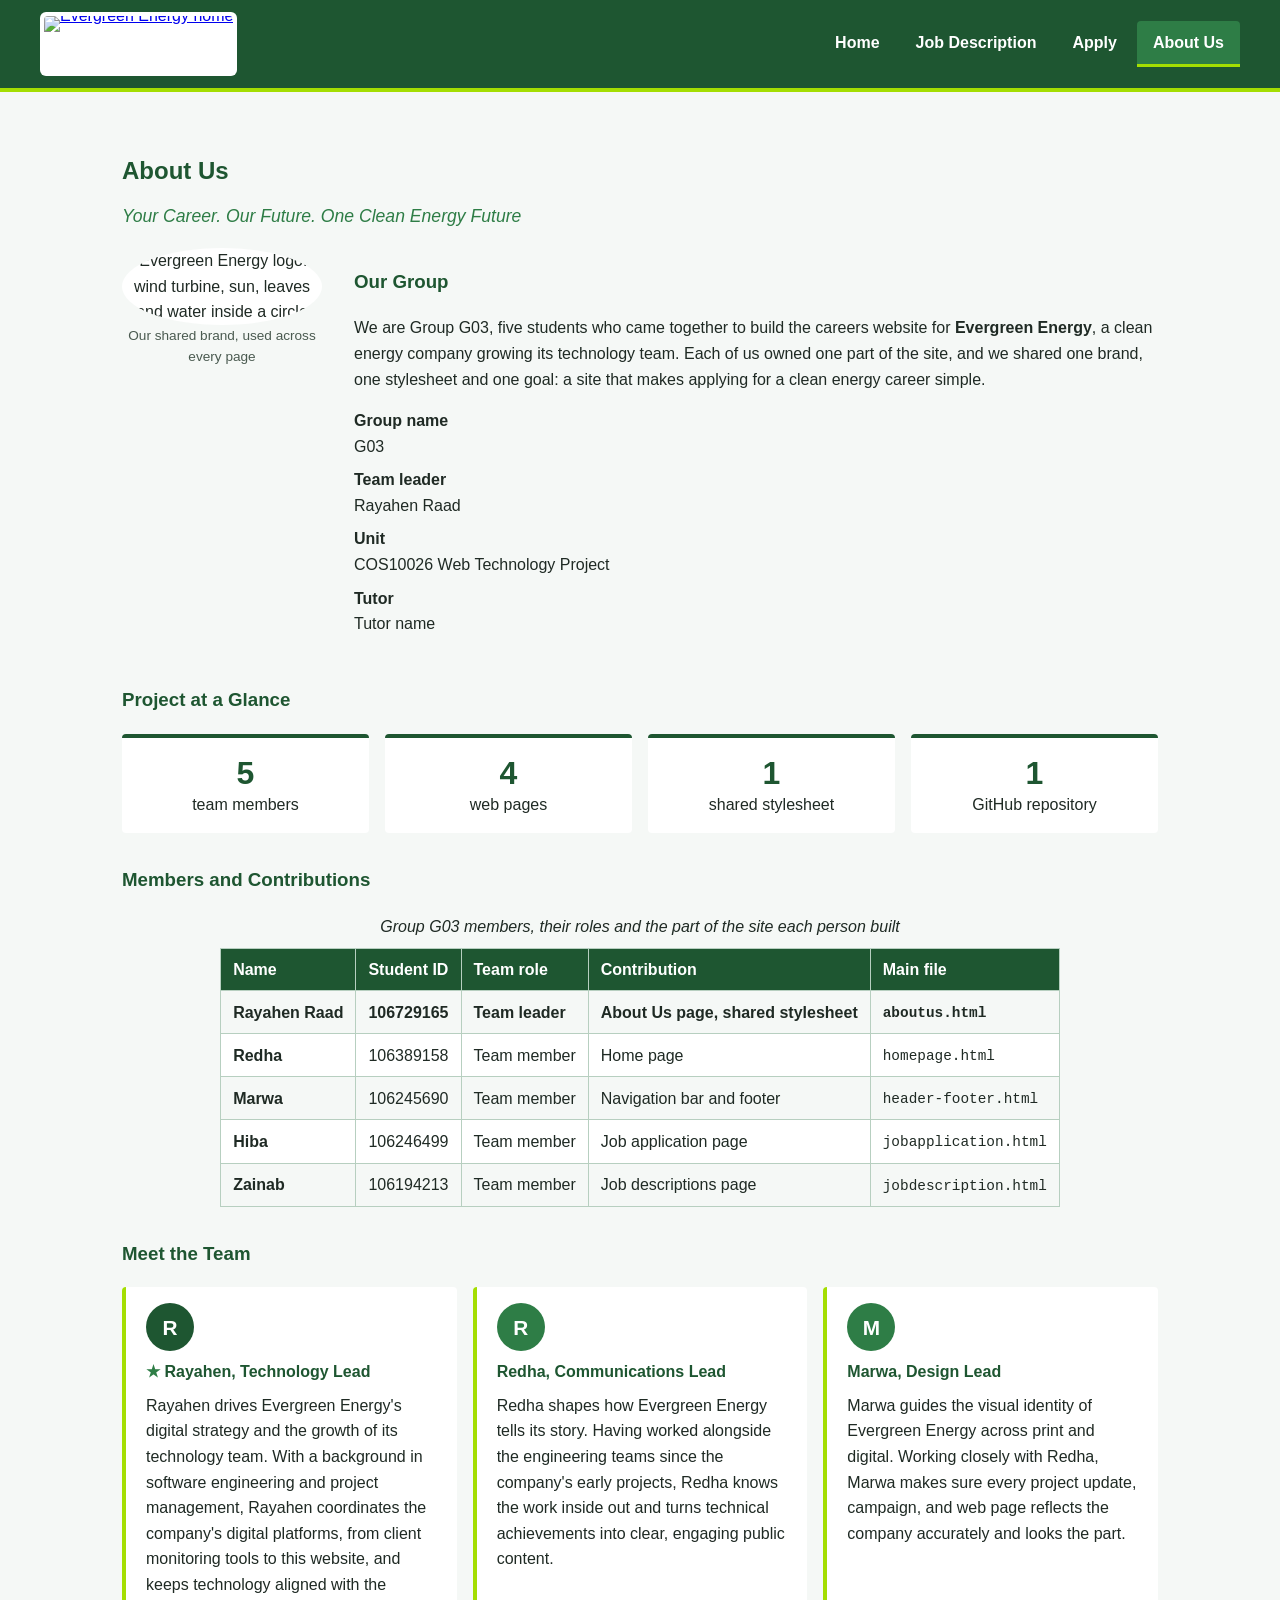
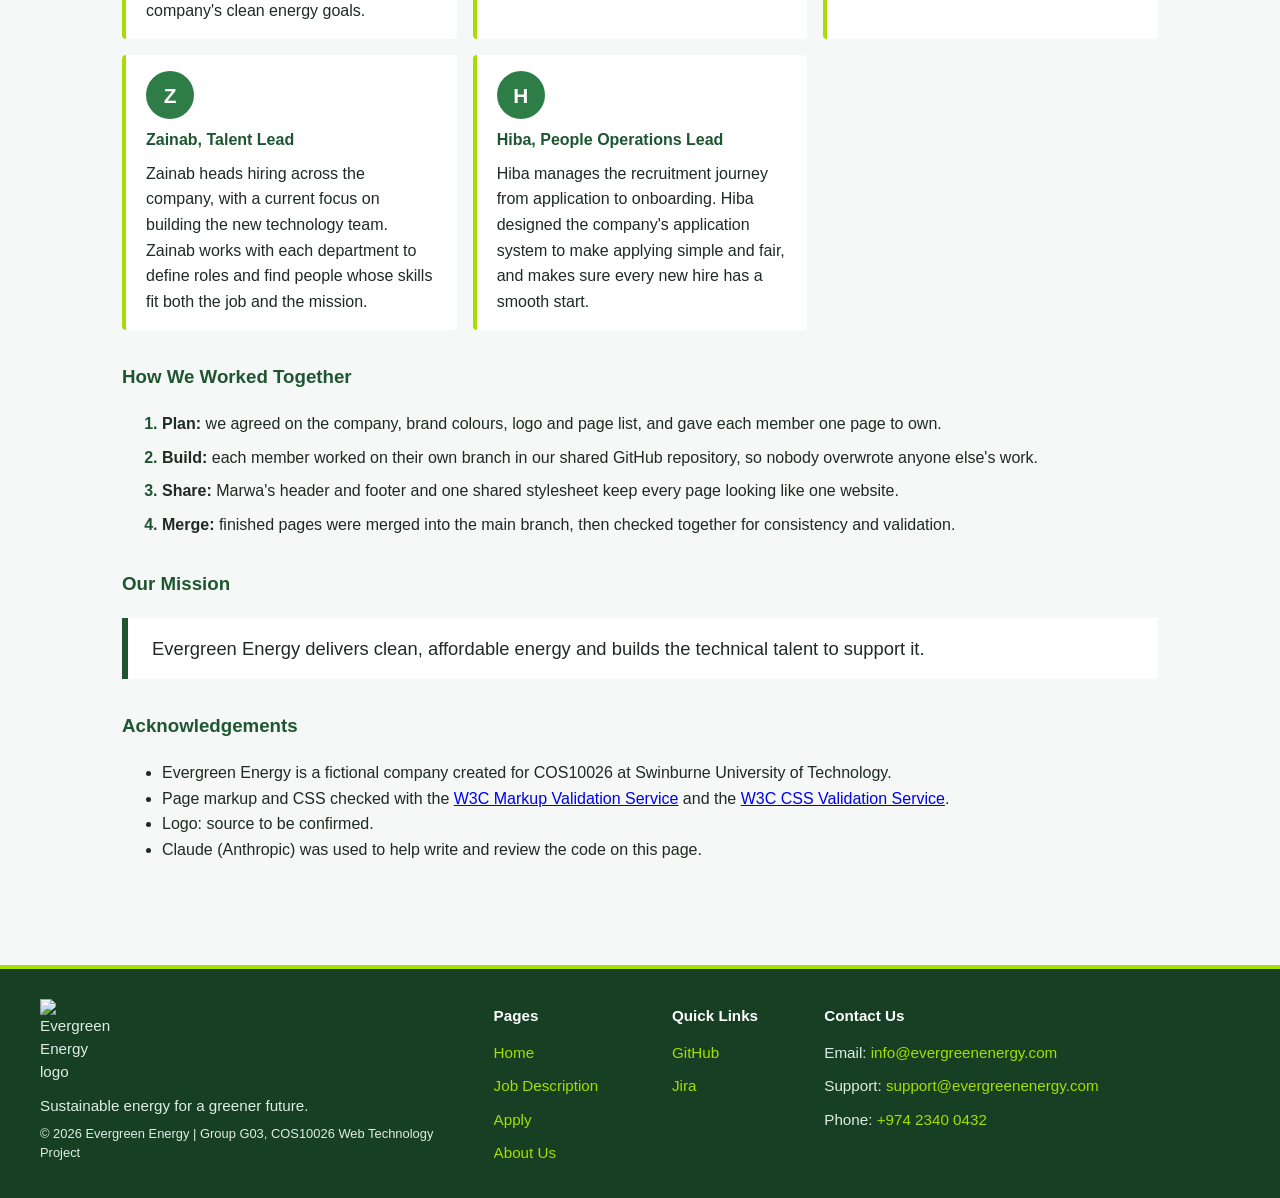
==== commit da0887c4: "Same header, nav and footer on all four pages (shared layout.css)" ====
--- a/aboutus.html
+++ b/aboutus.html
@@ -15,6 +15,7 @@
     <title>About Us | Evergreen Energy</title>
     <!-- External stylesheet for the About Us page -->
     <link rel="stylesheet" href="aboutusstyle.css">
+    <link rel="stylesheet" href="layout.css">
     <!-- Embedded CSS example: styles used only on the About Us page -->
     <style>
         .slogan {
@@ -26,15 +27,19 @@
     </style>
 </head>
 <body>
-    <!-- Shared header and navigation (designed by Marwa) -->
-    <header>
-        <h1>Evergreen Energy</h1>
-        <nav>
-            <ul>
+    <a href="#main" class="skip-link">Skip to main content</a>
+
+    <!-- ===== Shared header and navigation (designed by Marwah) ===== -->
+    <header id="site-header">
+        <nav class="nav-container" aria-label="Main navigation">
+            <a href="homepage.html" class="nav-logo">
+                <img src="images/evergreen-coloured.png" alt="Evergreen Energy home">
+            </a>
+            <ul class="nav-links">
                 <li><a href="homepage.html">Home</a></li>
-                <li><a href="jobdescription.html">Job Descriptions</a></li>
+                <li><a href="jobdescription.html">Job Description</a></li>
                 <li><a href="jobapplication.html">Apply</a></li>
-                <li><a href="aboutus.html" class="active">About Us</a></li>
+                <li><a href="aboutus.html" class="active" aria-current="page">About Us</a></li>
             </ul>
         </nav>
     </header>
@@ -195,9 +200,47 @@
     </main>
 
     <!-- Shared footer (designed by Marwa) -->
-    <footer>
-        <p>&copy; 2026 Evergreen Energy. Group G03, COS10026 Web Technology Project.</p>
-        <p>Last updated 26 October 2026</p>
+    <!-- ===== Shared footer (designed by Marwah) ===== -->
+    <footer id="site-footer">
+        <div class="footer-container">
+            <!-- Left: logo, motto and copyright -->
+            <div class="footer-left">
+                <img src="images/evergreen-white.png" alt="Evergreen Energy logo" class="footer-logo">
+                <p class="footer-motto">Sustainable energy for a greener future.</p>
+                <p class="footer-copy">&copy; 2026 Evergreen Energy | Group G03, COS10026 Web Technology Project</p>
+            </div>
+
+            <!-- Right: page links, quick links and contact details -->
+            <div class="footer-right">
+                <table class="footer-table">
+                    <tr>
+                        <th scope="col">Pages</th>
+                        <th scope="col">Quick Links</th>
+                        <th scope="col">Contact Us</th>
+                    </tr>
+                    <tr>
+                        <td><a href="homepage.html">Home</a></td>
+                        <td><a href="https://github.com/raad106729165/G03-Sustainable-Energy-Solutions-Company">GitHub</a></td>
+                        <td>Email: <a href="mailto:info@evergreenenergy.com">info@evergreenenergy.com</a></td>
+                    </tr>
+                    <tr>
+                        <td><a href="jobdescription.html">Job Description</a></td>
+                        <td><a href="https://dragqon.atlassian.net/jira/software/projects/G03/boards/4/backlog">Jira</a></td>
+                        <td>Support: <a href="mailto:support@evergreenenergy.com">support@evergreenenergy.com</a></td>
+                    </tr>
+                    <tr>
+                        <td><a href="jobapplication.html">Apply</a></td>
+                        <td></td>
+                        <td>Phone: <a href="tel:+97423400432">+974 2340 0432</a></td>
+                    </tr>
+                    <tr>
+                        <td><a href="aboutus.html">About Us</a></td>
+                        <td></td>
+                        <td></td>
+                    </tr>
+                </table>
+            </div>
+        </div>
     </footer>
 </body>
 </html>
--- a/aboutusstyle.css
+++ b/aboutusstyle.css
@@ -14,7 +14,6 @@
      9. Accessibility media queries
    ===================================================================== */
 
-
 /* ---------------------------------------------------------------------
    1. Colour reference (all text/background pairs meet WCAG AA contrast)
       Dark green   #1e5631   header, headings, table headings
@@ -25,7 +24,6 @@
       Page         #f5f8f6
    --------------------------------------------------------------------- */
 
-
 /* ---------------------------------------------------------------------
    2. Base and reset
    --------------------------------------------------------------------- */
@@ -50,7 +48,6 @@
     max-width: 100%;
     height: auto;
 }
-
 
 /* ---------------------------------------------------------------------
    3. Accessibility helpers
@@ -76,59 +73,19 @@
     white-space: nowrap;
 }
 
-
 /* ---------------------------------------------------------------------
    4. Header and navigation (shared across all pages)
    --------------------------------------------------------------------- */
 
 /* Flexbox lays the site name and menu out in one horizontal bar */
-header {
-    display: flex;
-    align-items: center;
-    justify-content: space-between;
-    flex-wrap: wrap;
-    padding: 0 32px;
-    background-color: #1e5631;
-}
 
 /* Child combinator: only the h1 directly inside the header */
-header > h1 {
-    margin: 0;
-    padding: 18px 0;
-    font-size: 1.4em;
-    color: #ffffff;
-}
 
 /* Descendant selector: the list inside the header's nav */
-header nav ul {
-    display: flex;
-    flex-wrap: wrap;
-    margin: 0;
-    padding: 0;
-    list-style: none;
-}
-
-header nav li a {
-    display: block;
-    padding: 22px 18px;
-    color: #ffffff;
-    text-decoration: none;
-    font-weight: bold;
-    border-bottom: 4px solid transparent;
-}
 
 /* Grouped pseudo-classes: same highlight for mouse hover and keyboard focus */
-header nav li a:hover,
-header nav li a:focus {
-    background-color: #2e7d46;
-    border-bottom-color: #a4de02;
-}
 
 /* Class selector: marks the page the visitor is currently on */
-header nav li a.active {
-    border-bottom-color: #a4de02;
-}
-
 
 /* ---------------------------------------------------------------------
    5. Main content (shared)
@@ -153,47 +110,11 @@
     margin-bottom: 32px;
 }
 
-
 /* ---------------------------------------------------------------------
    6. Footer (shared)
    --------------------------------------------------------------------- */
 
-footer {
-    padding: 24px 32px;
-    text-align: center;
-    color: #dfeee4;
-    background-color: #163f24;
-}
-
-footer nav ul {
-    display: flex;
-    justify-content: center;
-    flex-wrap: wrap;
-    margin: 0 0 12px;
-    padding: 0;
-    list-style: none;
-}
-
-footer nav li a {
-    padding: 0 14px;
-    color: #ffffff;
-    text-decoration: none;
-}
-
-footer nav li a:hover {
-    text-decoration: underline;
-}
-
 /* Attribute selector: email links in the footer stand out in lime */
-footer a[href^="mailto:"] {
-    color: #a4de02;
-}
-
-footer p {
-    margin: 6px 0;
-    font-size: 0.9em;
-}
-
 
 /* ---------------------------------------------------------------------
    7. About Us page
@@ -375,20 +296,12 @@
     color: #1e5631;
 }
 
-
 /* ---------------------------------------------------------------------
    8. Responsive layout
    --------------------------------------------------------------------- */
 
 /* Tablets and small laptops */
 @media (max-width: 900px) {
-    header {
-        padding: 0 20px;
-    }
-
-    header nav li a {
-        padding: 18px 12px;
-    }
 
     #main {
         padding: 32px 20px;
@@ -397,20 +310,6 @@
 
 /* Phones: stack the header and centre the menu */
 @media (max-width: 600px) {
-    header {
-        flex-direction: column;
-        align-items: flex-start;
-        padding: 0 16px;
-    }
-
-    header nav ul {
-        width: 100%;
-    }
-
-    header nav li a {
-        padding: 12px 10px;
-        border-bottom-width: 3px;
-    }
 
     #main {
         padding: 24px 16px;
@@ -433,7 +332,6 @@
         font-size: 0.9em;
     }
 }
-
 
 /* ---------------------------------------------------------------------
    9. Accessibility media queries
--- a/layout.css
+++ b/layout.css
@@ -0,0 +1,227 @@
+/*
+    layout.css - Shared header, navigation and footer for every page
+    Design: Marwah, Group G03 (COS10026 Web Technology Project)
+    Linked on every page AFTER the page's own stylesheet, so the
+    header and footer look the same on Home, Job Description,
+    Apply and About Us.
+*/
+
+/* ===== Skip link (keyboard users) ===== */
+.skip-link {
+    position: absolute;
+    left: -9999px;
+}
+
+.skip-link:focus {
+    left: 10px;
+    top: 10px;
+    z-index: 1000;
+    padding: 8px 12px;
+    color: #1e5631;
+    background: #ffffff;
+}
+
+/* ===== Header and navigation ===== */
+#site-header {
+    display: block;
+    font-family: Arial, Helvetica, sans-serif;
+    font-size: 1rem;
+    line-height: 1.5;
+    padding: 0.75em 2em;
+    background-color: #1e5631;
+    border-bottom: 4px solid #a4de02;
+}
+
+#site-header .nav-container {
+    display: flex;
+    flex-direction: row;
+    flex-wrap: wrap;
+    align-items: center;
+    justify-content: space-between;
+    gap: 1em;
+    max-width: 1200px;
+    margin: 0 auto;
+}
+
+/* Logo sits on a white badge so the coloured logo stays readable */
+#site-header .nav-logo {
+    display: inline-block;
+    padding: 4px;
+    line-height: 0;
+    background-color: #ffffff;
+    border-radius: 6px;
+}
+
+#site-header .nav-logo img {
+    display: block;
+    width: auto;
+    height: 56px;
+    margin: 0;
+    border-radius: 4px;
+}
+
+#site-header .nav-links {
+    display: flex;
+    flex-direction: row;
+    flex-wrap: wrap;
+    gap: 0.25em;
+    margin: 0;
+    padding: 0;
+    list-style: none;
+}
+
+#site-header .nav-links li {
+    margin: 0;
+}
+
+#site-header .nav-links a,
+#site-header .nav-links a:visited {
+    display: block;
+    padding: 0.6em 1em;
+    color: #ffffff;
+    font-weight: bold;
+    text-align: center;
+    text-decoration: none;
+    background-color: transparent;
+    border-bottom: 3px solid transparent;
+    border-radius: 4px 4px 0 0;
+    transition: background-color 0.3s ease;
+}
+
+#site-header .nav-links a:hover,
+#site-header .nav-links a:focus {
+    color: #ffffff;
+    background-color: #2e7d46;
+    border-bottom-color: #a4de02;
+}
+
+/* Current page */
+#site-header .nav-links a.active {
+    color: #ffffff;
+    background-color: #2e7d46;
+    border-bottom-color: #a4de02;
+}
+
+/* ===== Footer ===== */
+#site-footer {
+    margin-top: 2em;
+    padding: 2em;
+    color: #dfeee4;
+    font-family: Arial, Helvetica, sans-serif;
+    font-size: 0.95rem;
+    line-height: 1.5;
+    text-align: left;
+    background-color: #163f24;
+    border-top: 4px solid #a4de02;
+}
+
+#site-footer .footer-container {
+    display: flex;
+    flex-direction: row;
+    flex-wrap: wrap;
+    align-items: flex-start;
+    justify-content: space-between;
+    gap: 2em;
+    max-width: 1200px;
+    margin: 0 auto;
+}
+
+/* Left: logo, motto, copyright */
+#site-footer .footer-left {
+    flex: 1 1 260px;
+}
+
+#site-footer .footer-logo {
+    display: block;
+    width: 80px;
+    height: auto;
+    margin: 0 0 0.75em;
+    border-radius: 0;
+}
+
+#site-footer p {
+    max-width: none;
+    margin: 0.4em 0;
+    color: #dfeee4;
+    font-size: 1em;
+    text-align: left;
+}
+
+#site-footer .footer-copy {
+    font-size: 0.85em;
+}
+
+/* Right: links and contact table */
+#site-footer .footer-right {
+    flex: 2 1 420px;
+    overflow-x: auto;
+}
+
+#site-footer .footer-table {
+    width: 100%;
+    margin: 0;
+    font-family: inherit;
+    background: none;
+    border: none;
+    border-collapse: collapse;
+    border-radius: 0;
+}
+
+#site-footer .footer-table th,
+#site-footer .footer-table td {
+    padding: 0.35em 1.5em 0.35em 0;
+    color: #dfeee4;
+    font-size: 1em;
+    font-weight: normal;
+    text-align: left;
+    vertical-align: top;
+    background: none;
+    border: none;
+}
+
+#site-footer .footer-table th {
+    padding-bottom: 0.6em;
+    color: #ffffff;
+    font-weight: bold;
+}
+
+#site-footer a,
+#site-footer a:visited {
+    color: #a4de02;
+    text-decoration: none;
+}
+
+#site-footer a:hover,
+#site-footer a:focus {
+    color: #ffffff;
+    text-decoration: underline;
+}
+
+/* ===== Small screens ===== */
+@media (max-width: 700px) {
+    #site-header {
+        padding: 0.75em 1em;
+    }
+
+    #site-header .nav-container {
+        flex-direction: column;
+        align-items: flex-start;
+    }
+
+    #site-header .nav-links {
+        width: 100%;
+    }
+
+    #site-header .nav-links li {
+        flex: 1 1 45%;
+    }
+
+    #site-footer {
+        padding: 1.5em 1em;
+    }
+
+    /* Let long email addresses wrap instead of running off screen */
+    #site-footer .footer-table td:last-child {
+        overflow-wrap: anywhere;
+    }
+}
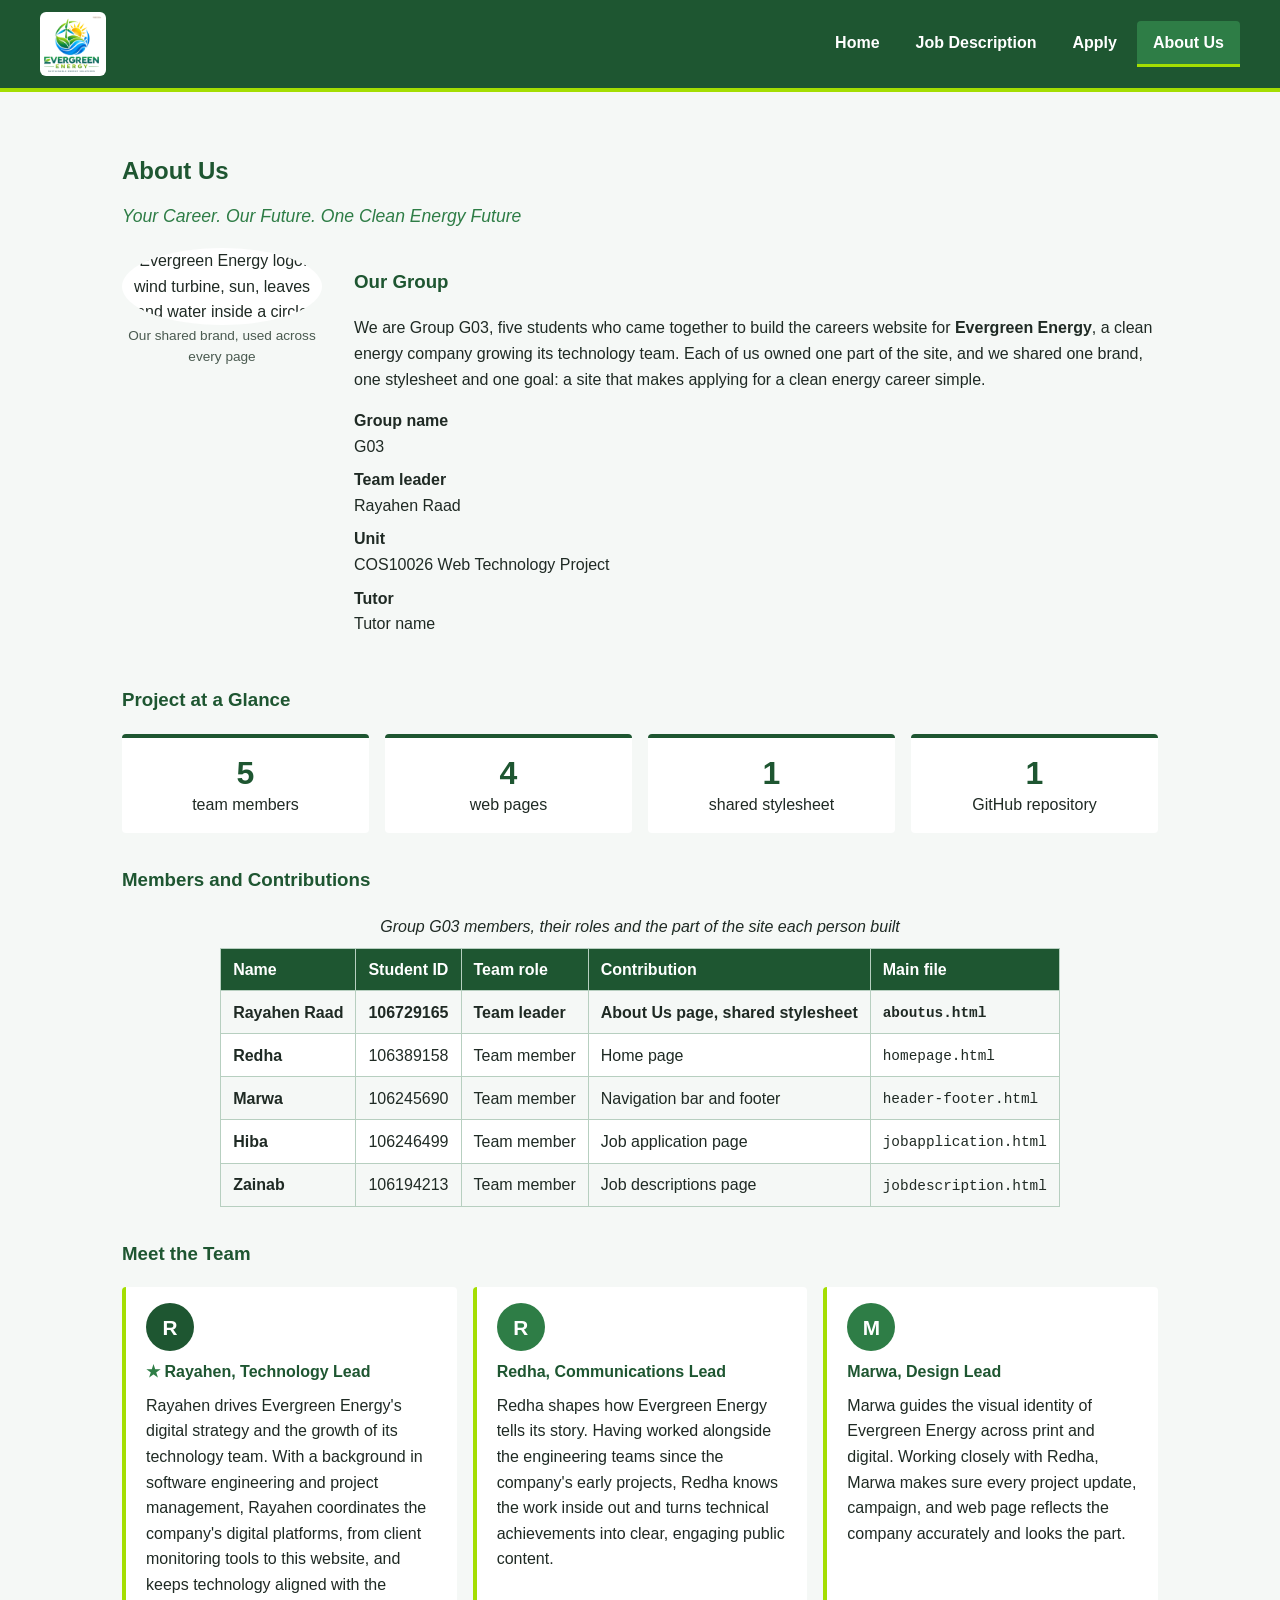
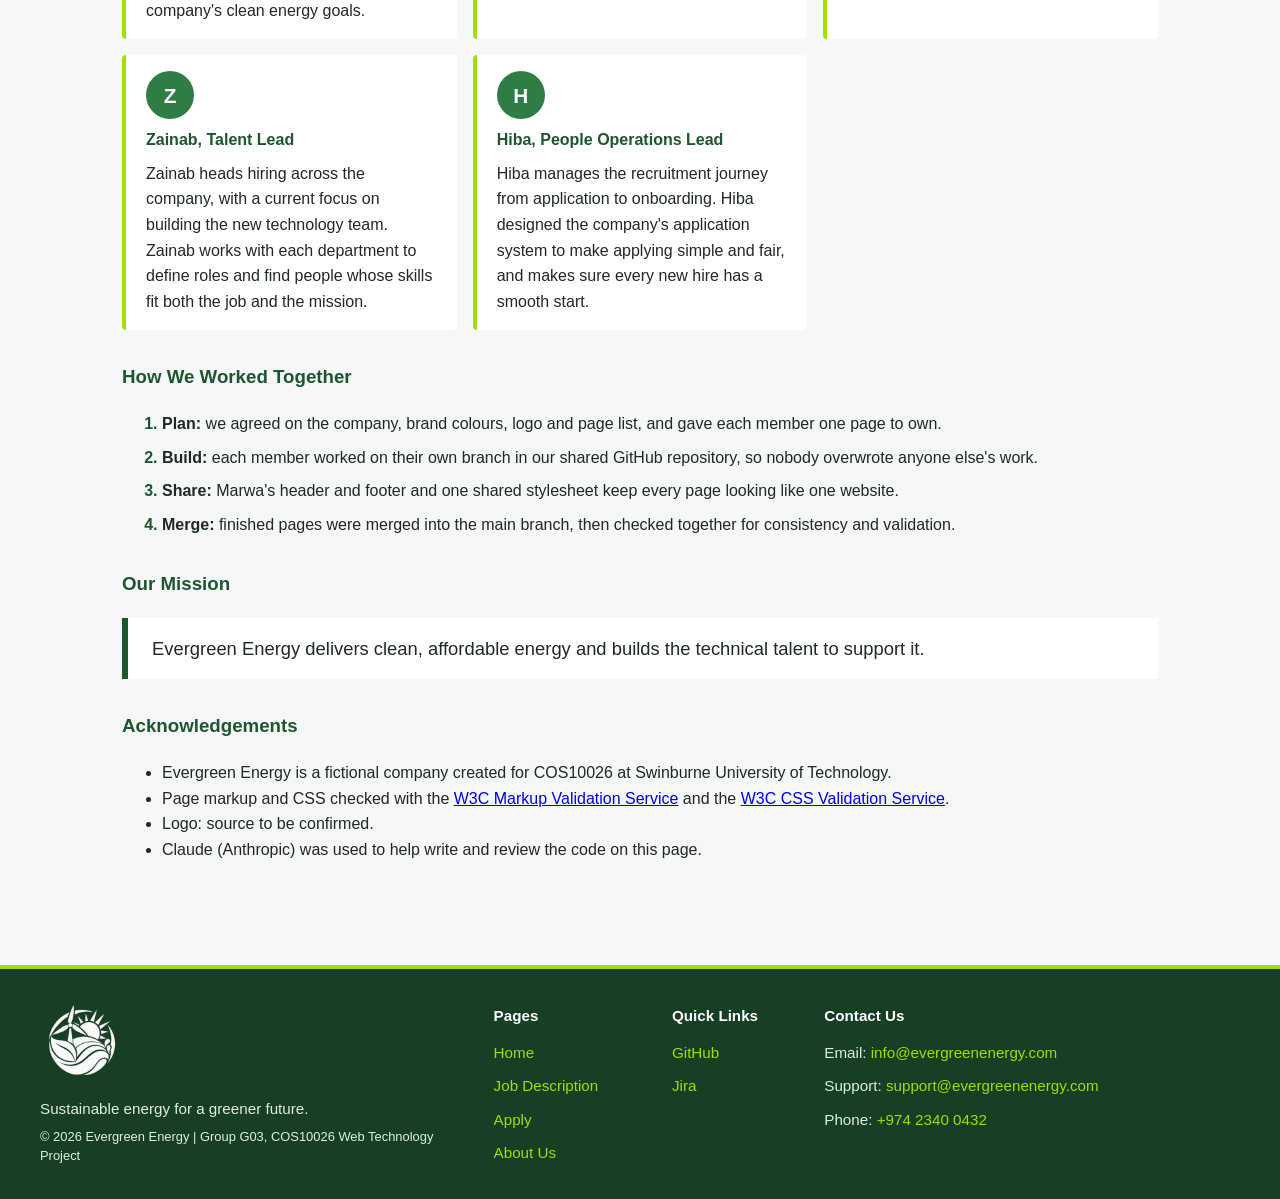
==== commit b5d2f312: "Use new Evergreen logo in the footer on all pages" ====
--- a/aboutus.html
+++ b/aboutus.html
@@ -205,7 +205,7 @@
         <div class="footer-container">
             <!-- Left: logo, motto and copyright -->
             <div class="footer-left">
-                <img src="images/evergreen-white.png" alt="Evergreen Energy logo" class="footer-logo">
+                <img src="images/evergreen-footer.png" alt="Evergreen Energy logo" class="footer-logo">
                 <p class="footer-motto">Sustainable energy for a greener future.</p>
                 <p class="footer-copy">&copy; 2026 Evergreen Energy | Group G03, COS10026 Web Technology Project</p>
             </div>
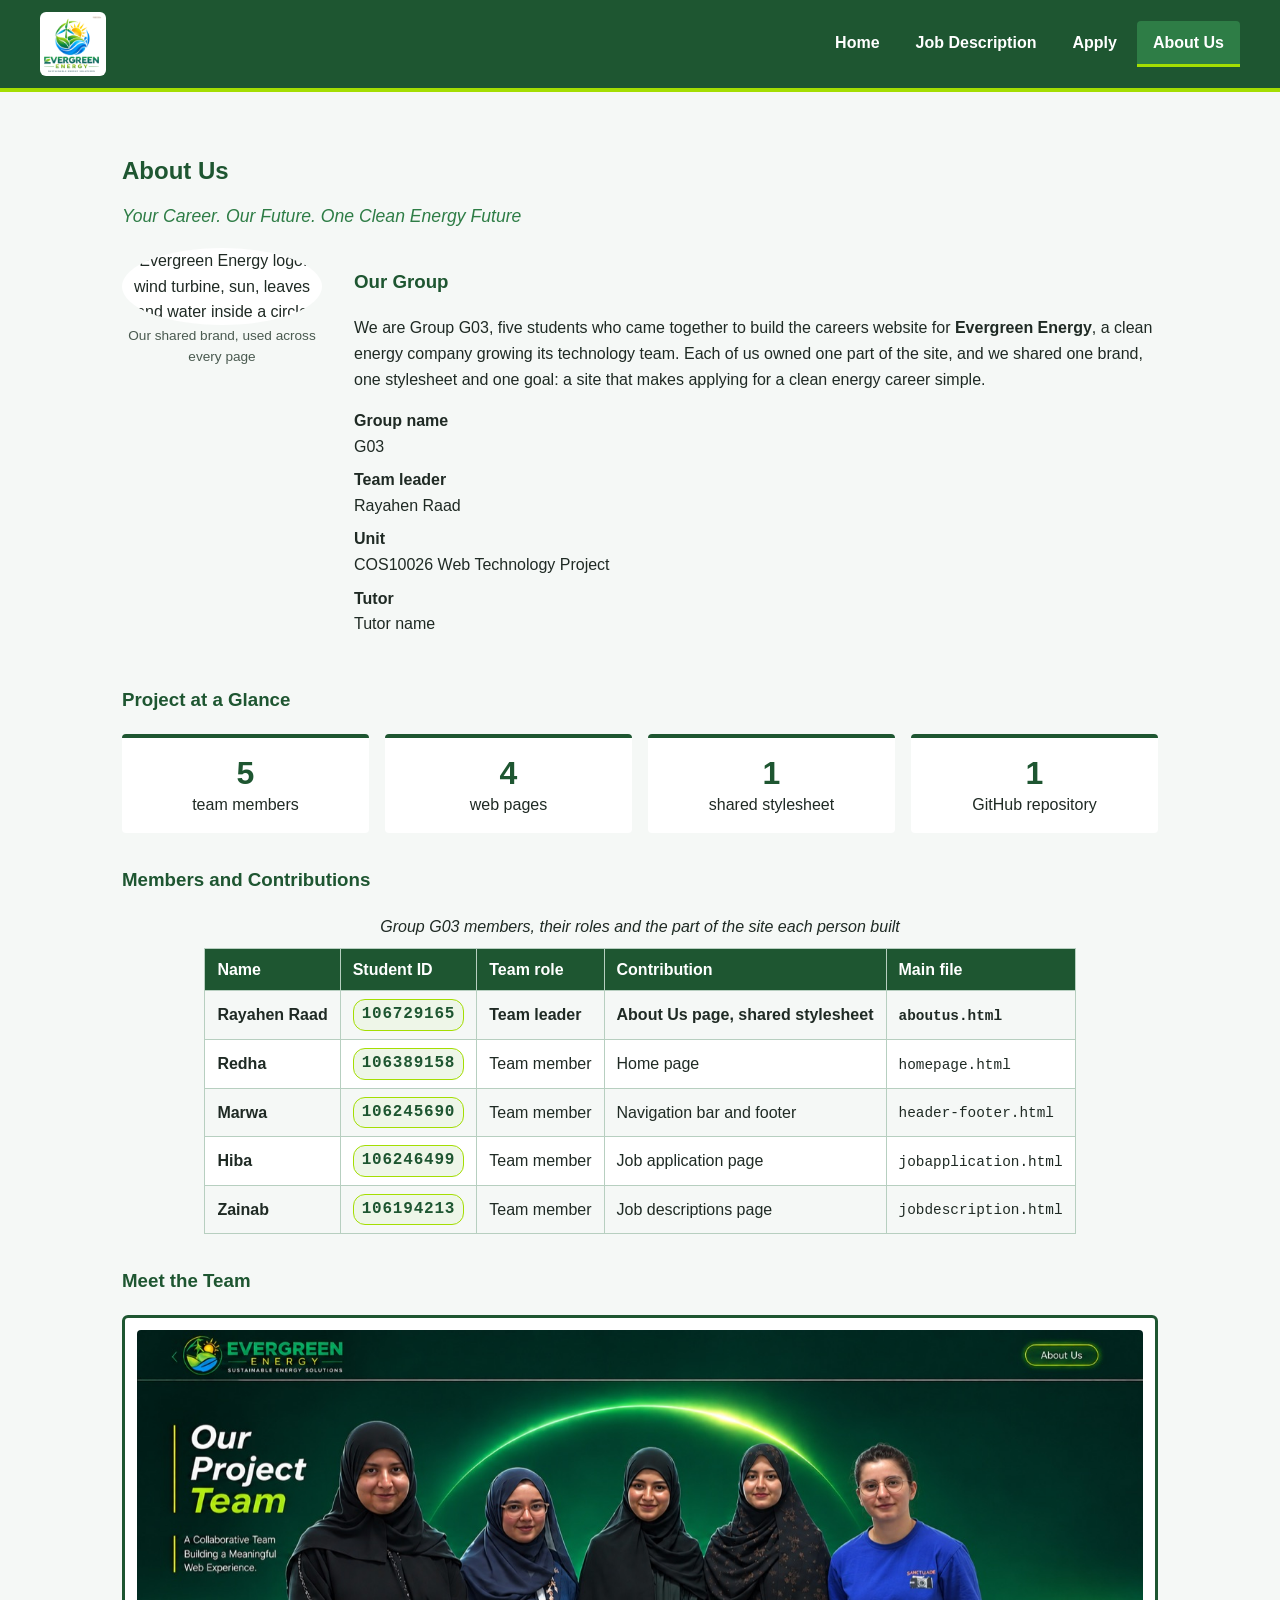
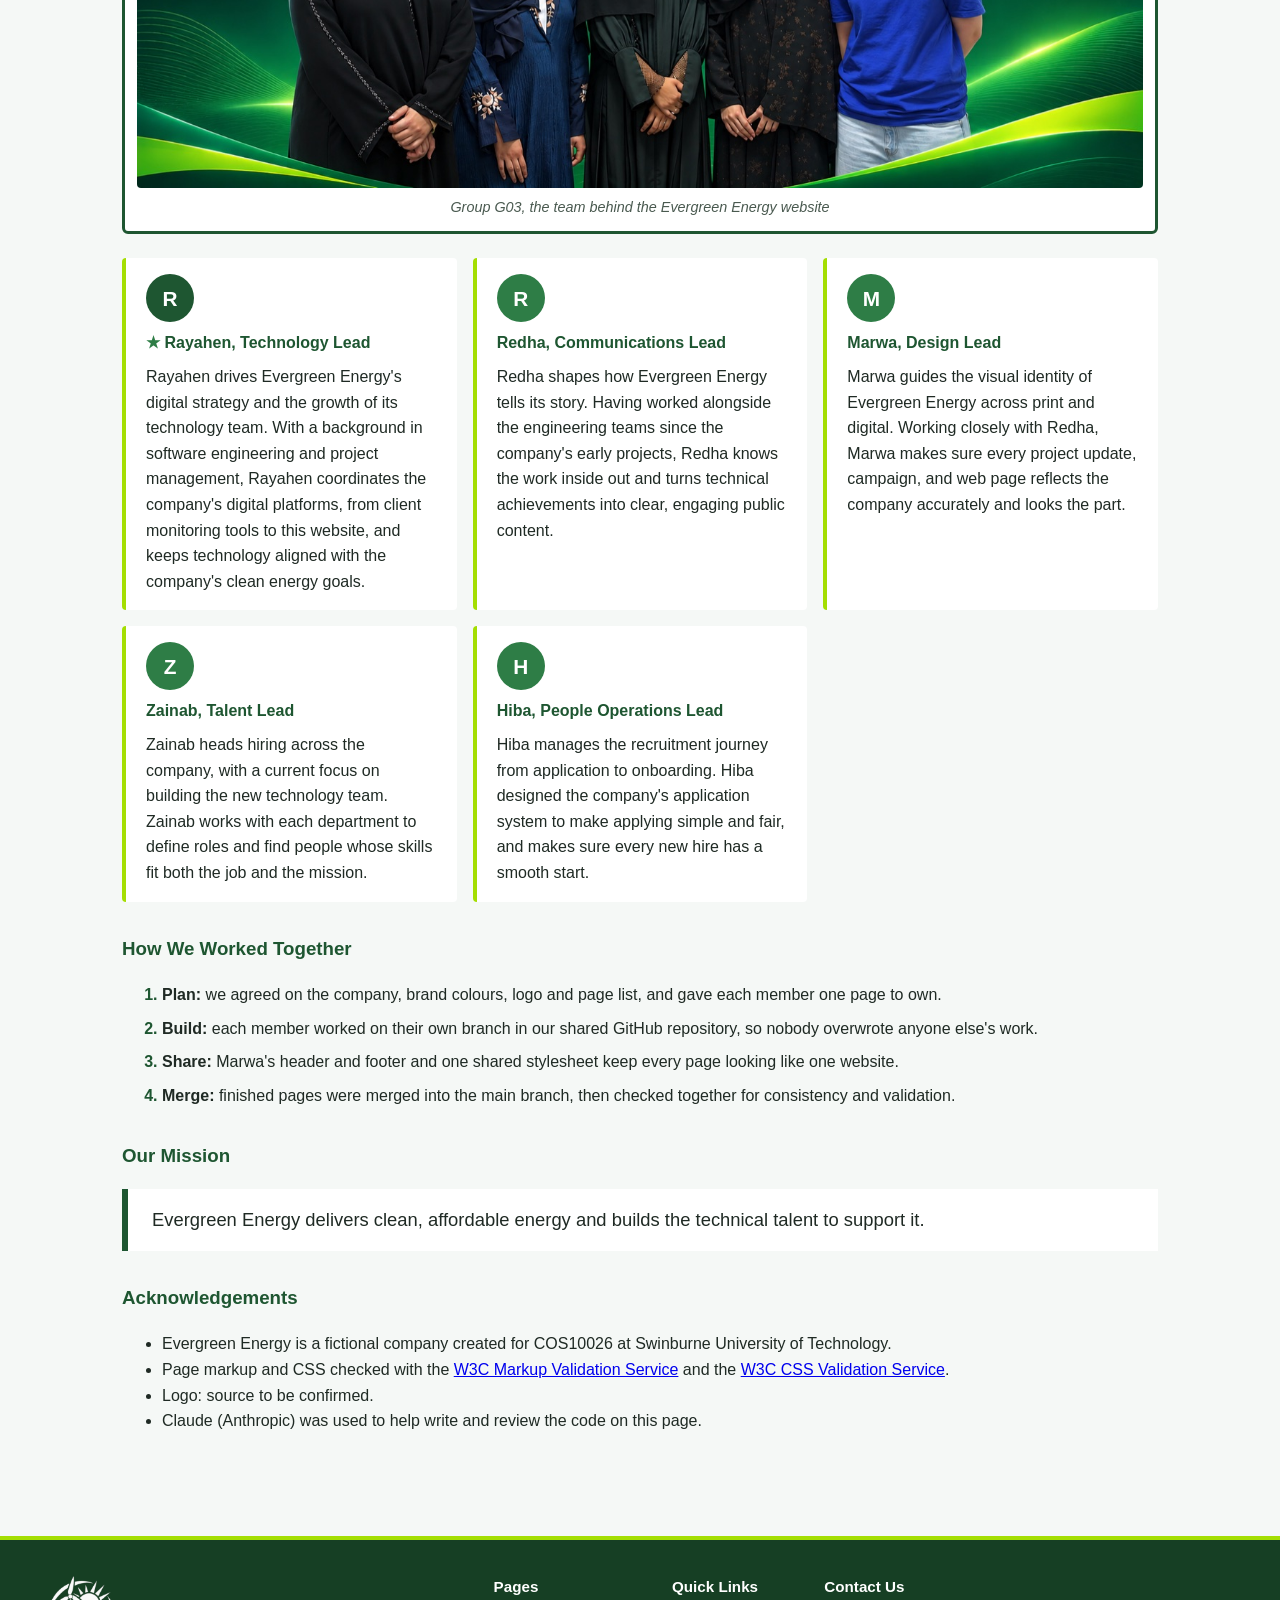
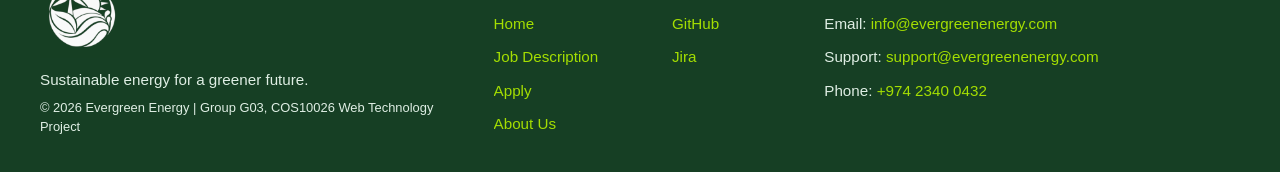
==== commit 00608275: "Add group photo and CSS requirements to About Us, add logo and engineers photo to Home page - About " ====
--- a/aboutus.html
+++ b/aboutus.html
@@ -13,10 +13,10 @@
     <meta name="keywords" content="Evergreen Energy, about us, Group G03, team, sustainable energy, clean energy careers">
     <meta name="author" content="Rayahen Raad, Group G03">
     <title>About Us | Evergreen Energy</title>
-    <!-- External stylesheet for the About Us page -->
+    <!-- 1. EXTERNAL CSS: linked stylesheets for the About Us page and the shared header/footer -->
     <link rel="stylesheet" href="aboutusstyle.css">
     <link rel="stylesheet" href="layout.css">
-    <!-- Embedded CSS example: styles used only on the About Us page -->
+    <!-- 2. INTERNAL (embedded) CSS: a <style> block used only on the About Us page -->
     <style>
         .slogan {
             margin-top: -8px;
@@ -97,38 +97,38 @@
                     </tr>
                 </thead>
                 <tbody>
-                    <!-- Inline CSS example: highlights the team leader's row -->
+                    <!-- 3. INLINE CSS: a style attribute that bolds the team leader's row -->
                     <tr style="font-weight: bold;">
                         <th>Rayahen Raad</th>
-                        <td>106729165</td>
+                        <td><span class="student-id">106729165</span></td>
                         <td>Team leader</td>
                         <td>About Us page, shared stylesheet</td>
                         <td><code>aboutus.html</code></td>
                     </tr>
                     <tr>
                         <th>Redha</th>
-                        <td>106389158</td>
+                        <td><span class="student-id">106389158</span></td>
                         <td>Team member</td>
                         <td>Home page</td>
                         <td><code>homepage.html</code></td>
                     </tr>
                     <tr>
                         <th>Marwa</th>
-                        <td>106245690</td>
+                        <td><span class="student-id">106245690</span></td>
                         <td>Team member</td>
                         <td>Navigation bar and footer</td>
                         <td><code>header-footer.html</code></td>
                     </tr>
                     <tr>
                         <th>Hiba</th>
-                        <td>106246499</td>
+                        <td><span class="student-id">106246499</span></td>
                         <td>Team member</td>
                         <td>Job application page</td>
                         <td><code>jobapplication.html</code></td>
                     </tr>
                     <tr>
                         <th>Zainab</th>
-                        <td>106194213</td>
+                        <td><span class="student-id">106194213</span></td>
                         <td>Team member</td>
                         <td>Job descriptions page</td>
                         <td><code>jobdescription.html</code></td>
@@ -141,6 +141,10 @@
         <!-- ===== Meet the team (company roles for the Evergreen Energy story) ===== -->
         <section aria-labelledby="team-heading">
             <h3 id="team-heading">Meet the Team</h3>
+            <figure class="group-photo">
+                <img src="images/group-photo.jpg" alt="Our Project Team: a collaborative team building a meaningful web experience. The five members of Group G03 stand together in front of a green Evergreen Energy background" width="1400" height="638">
+                <figcaption>Group G03, the team behind the Evergreen Energy website</figcaption>
+            </figure>
             <div class="team-grid">
             <div class="team-card leader">
                 <span class="avatar">R</span>
--- a/aboutusstyle.css
+++ b/aboutusstyle.css
@@ -212,10 +212,51 @@
     background-color: #ffffff;
 }
 
+/* Pseudo-class: highlight the row under the mouse pointer */
+.members-table tbody tr:hover {
+    background-color: #e3f2d0;
+}
+
+/* Student IDs: monospace badge so the numbers line up and stand out */
+.student-id {
+    display: inline-block;
+    padding: 2px 8px;
+    font-family: "Courier New", Courier, monospace;
+    font-weight: bold;
+    letter-spacing: 0.05em;
+    color: #1e5631;
+    background-color: #eef6e8;
+    border: 1px solid #a4de02;
+    border-radius: 12px;
+}
+
 /* Table caption, read out by screen readers */
 .members-table caption {
     margin-bottom: 8px;
     font-style: italic;
+}
+
+/* Group photo: bordered figure, full width above the team cards */
+.group-photo {
+    margin: 0 0 24px;
+    padding: 12px;
+    background-color: #ffffff;
+    border: 3px solid #1e5631;
+    border-radius: 6px;
+}
+
+.group-photo img {
+    display: block;
+    width: 100%;
+    border-radius: 4px;
+}
+
+.group-photo figcaption {
+    margin-top: 8px;
+    font-size: 0.9em;
+    font-style: italic;
+    text-align: center;
+    color: #4a5a50;
 }
 
 /* Meet the Team: CSS Grid places cards in as many columns as fit */
@@ -326,6 +367,10 @@
         flex-basis: auto;
     }
 
+    .group-photo {
+        padding: 8px;
+    }
+
     .members-table th,
     .members-table td {
         padding: 6px 8px;
@@ -349,6 +394,8 @@
 /* Windows high-contrast / forced-colours mode: keep borders visible */
 @media (forced-colors: active) {
     .team-card,
+    .group-photo,
+    .student-id,
     .members-table th,
     .members-table td {
         border: 1px solid CanvasText;
